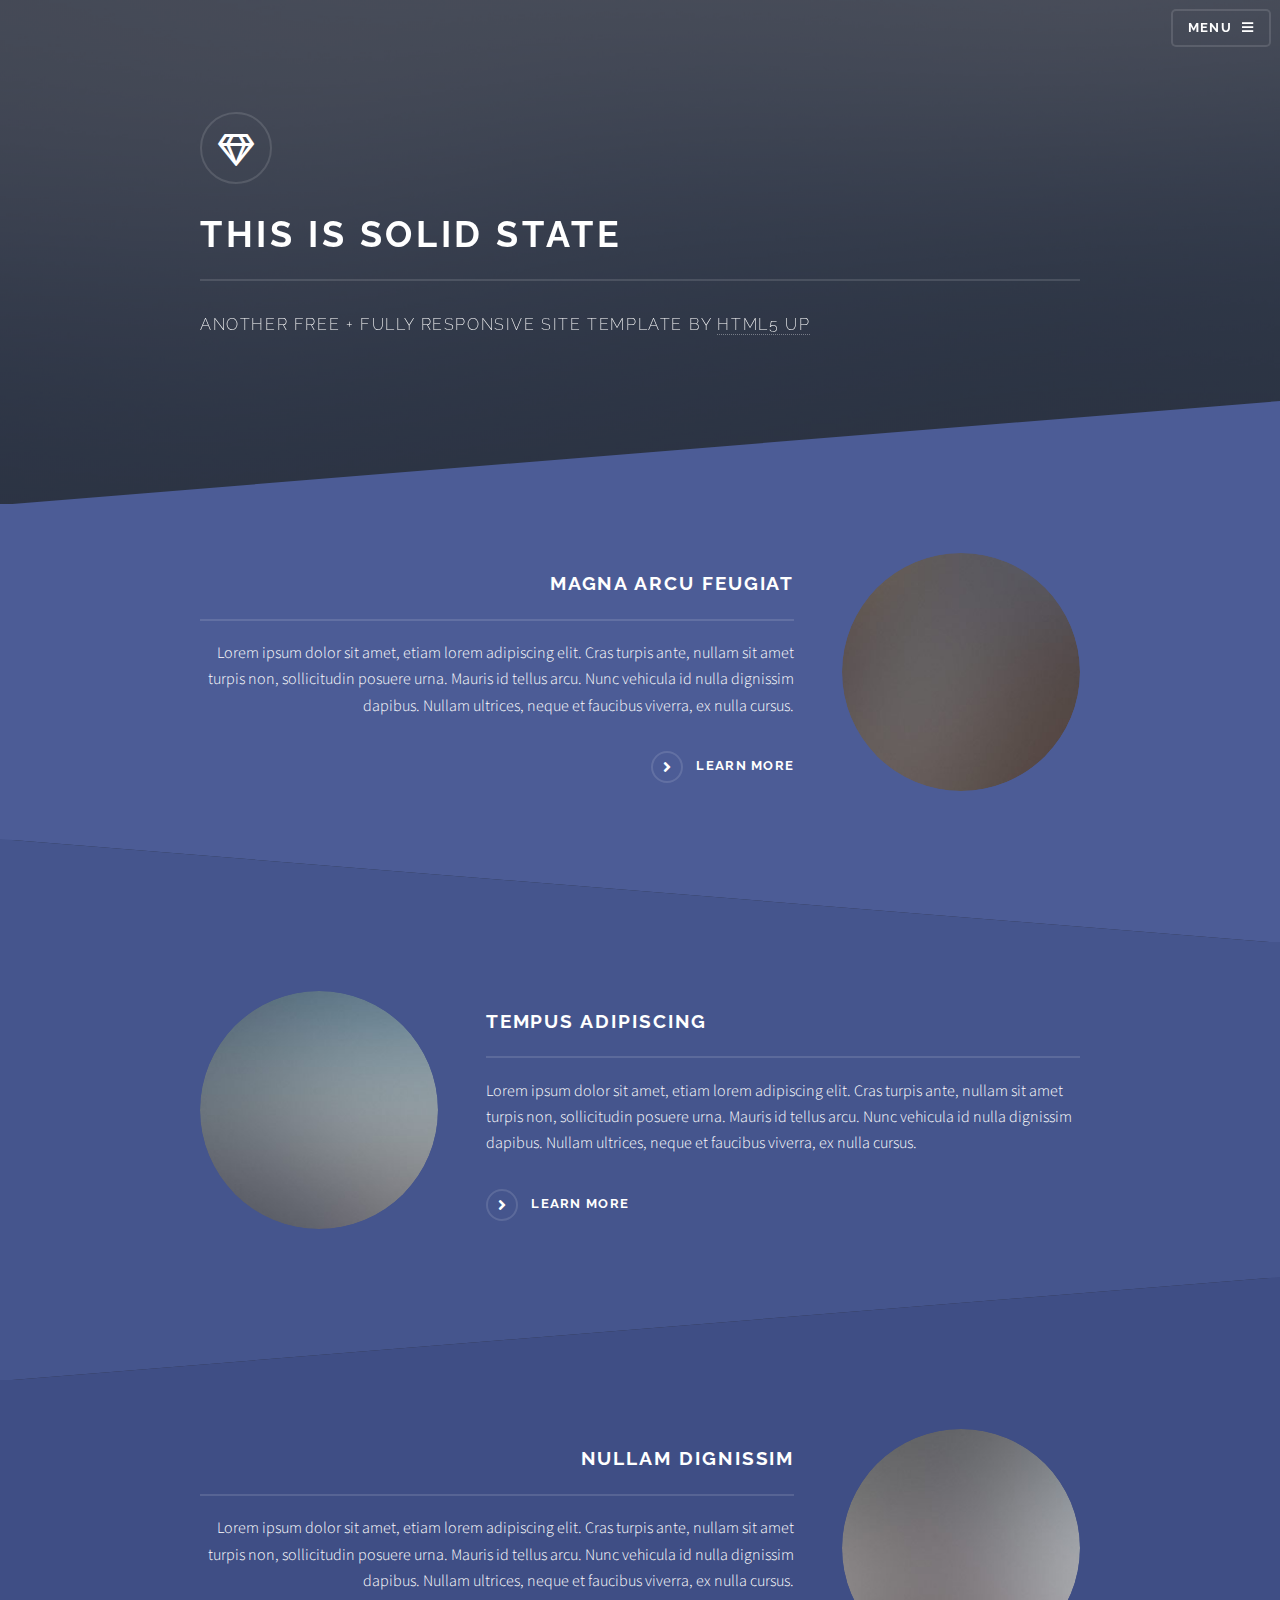
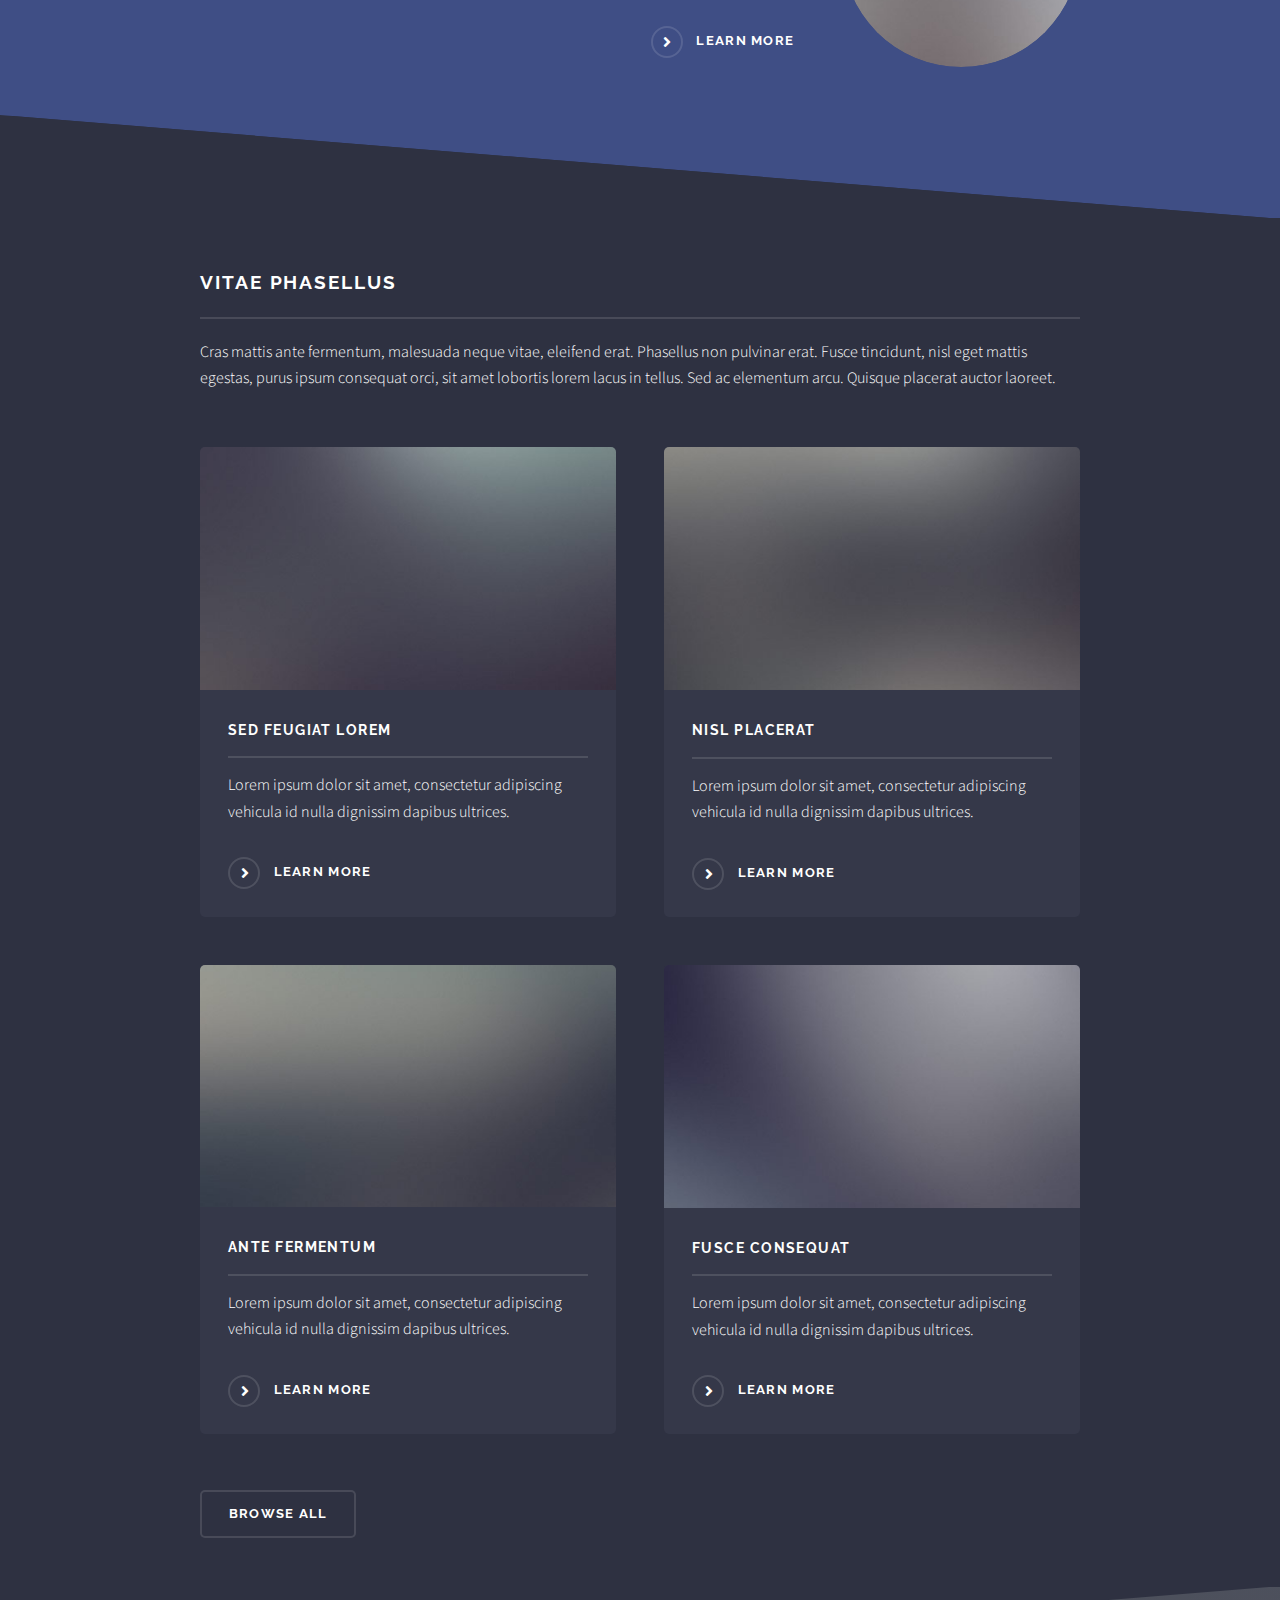
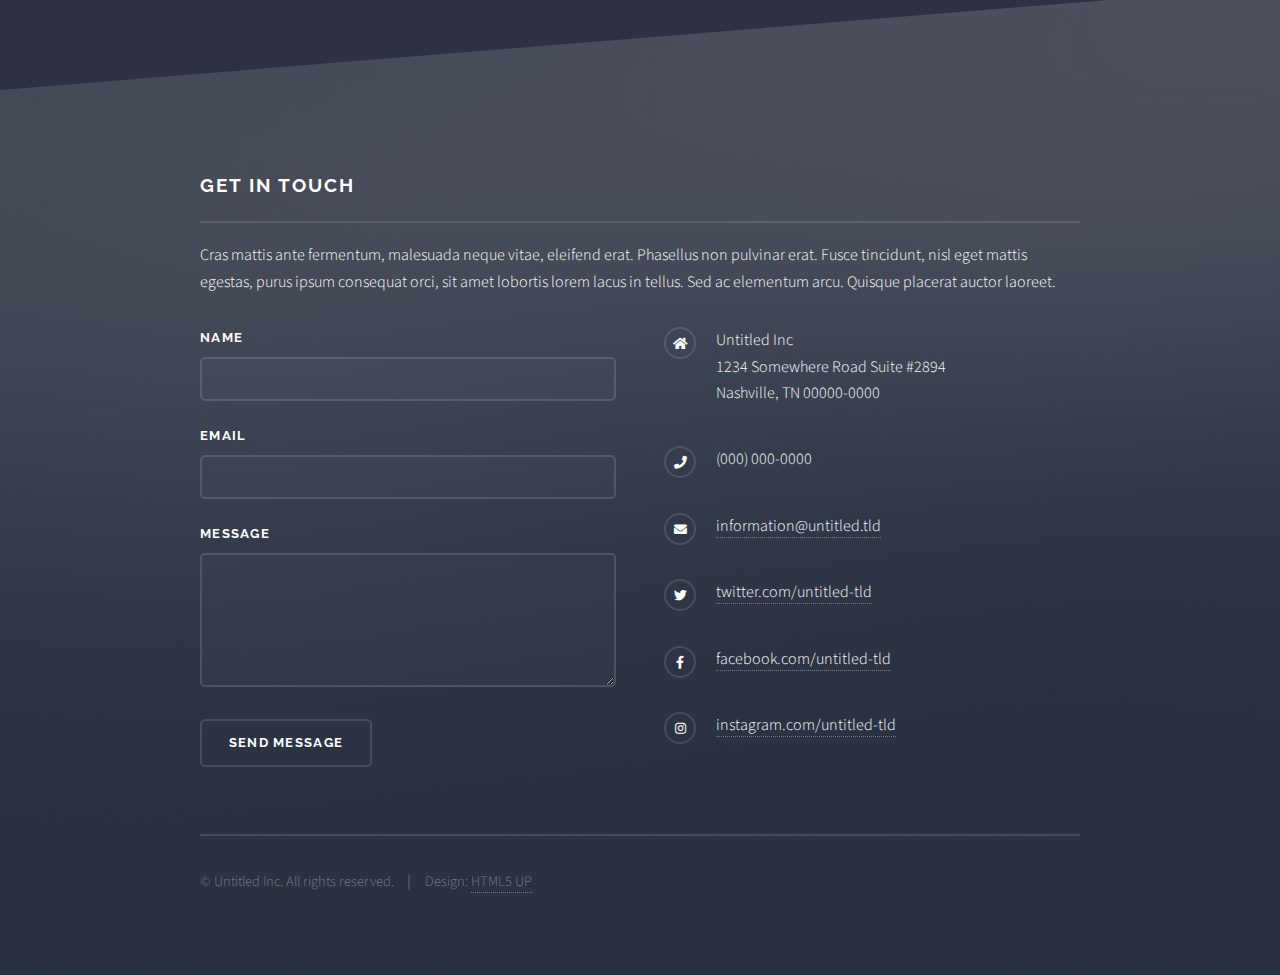
==== index.html @ d1a07ccb "Starter Files for Portfolio" ====
<!DOCTYPE HTML>
<!--
	Solid State by HTML5 UP
	html5up.net | @ajlkn
	Free for personal and commercial use under the CCA 3.0 license (html5up.net/license)
-->
<html>
	<head>
		<title>Solid State by HTML5 UP</title>
		<meta charset="utf-8" />
		<meta name="viewport" content="width=device-width, initial-scale=1, user-scalable=no" />
		<link rel="stylesheet" href="assets/css/main.css" />
		<noscript><link rel="stylesheet" href="assets/css/noscript.css" /></noscript>
	</head>
	<body class="is-preload">

		<!-- Page Wrapper -->
			<div id="page-wrapper">

				<!-- Header -->
					<header id="header" class="alt">
						<h1><a href="index.html">Solid State</a></h1>
						<nav>
							<a href="#menu">Menu</a>
						</nav>
					</header>

				<!-- Menu -->
					<nav id="menu">
						<div class="inner">
							<h2>Menu</h2>
							<ul class="links">
								<li><a href="index.html">Home</a></li>
								<li><a href="generic.html">Generic</a></li>
								<li><a href="elements.html">Elements</a></li>
								<li><a href="#">Log In</a></li>
								<li><a href="#">Sign Up</a></li>
							</ul>
							<a href="#" class="close">Close</a>
						</div>
					</nav>

				<!-- Banner -->
					<section id="banner">
						<div class="inner">
							<div class="logo"><span class="icon fa-gem"></span></div>
							<h2>This is Solid State</h2>
							<p>Another free + fully responsive site template by <a href="http://html5up.net">HTML5 UP</a></p>
						</div>
					</section>

				<!-- Wrapper -->
					<section id="wrapper">

						<!-- One -->
							<section id="one" class="wrapper spotlight style1">
								<div class="inner">
									<a href="#" class="image"><img src="images/pic01.jpg" alt="" /></a>
									<div class="content">
										<h2 class="major">Magna arcu feugiat</h2>
										<p>Lorem ipsum dolor sit amet, etiam lorem adipiscing elit. Cras turpis ante, nullam sit amet turpis non, sollicitudin posuere urna. Mauris id tellus arcu. Nunc vehicula id nulla dignissim dapibus. Nullam ultrices, neque et faucibus viverra, ex nulla cursus.</p>
										<a href="#" class="special">Learn more</a>
									</div>
								</div>
							</section>

						<!-- Two -->
							<section id="two" class="wrapper alt spotlight style2">
								<div class="inner">
									<a href="#" class="image"><img src="images/pic02.jpg" alt="" /></a>
									<div class="content">
										<h2 class="major">Tempus adipiscing</h2>
										<p>Lorem ipsum dolor sit amet, etiam lorem adipiscing elit. Cras turpis ante, nullam sit amet turpis non, sollicitudin posuere urna. Mauris id tellus arcu. Nunc vehicula id nulla dignissim dapibus. Nullam ultrices, neque et faucibus viverra, ex nulla cursus.</p>
										<a href="#" class="special">Learn more</a>
									</div>
								</div>
							</section>

						<!-- Three -->
							<section id="three" class="wrapper spotlight style3">
								<div class="inner">
									<a href="#" class="image"><img src="images/pic03.jpg" alt="" /></a>
									<div class="content">
										<h2 class="major">Nullam dignissim</h2>
										<p>Lorem ipsum dolor sit amet, etiam lorem adipiscing elit. Cras turpis ante, nullam sit amet turpis non, sollicitudin posuere urna. Mauris id tellus arcu. Nunc vehicula id nulla dignissim dapibus. Nullam ultrices, neque et faucibus viverra, ex nulla cursus.</p>
										<a href="#" class="special">Learn more</a>
									</div>
								</div>
							</section>

						<!-- Four -->
							<section id="four" class="wrapper alt style1">
								<div class="inner">
									<h2 class="major">Vitae phasellus</h2>
									<p>Cras mattis ante fermentum, malesuada neque vitae, eleifend erat. Phasellus non pulvinar erat. Fusce tincidunt, nisl eget mattis egestas, purus ipsum consequat orci, sit amet lobortis lorem lacus in tellus. Sed ac elementum arcu. Quisque placerat auctor laoreet.</p>
									<section class="features">
										<article>
											<a href="#" class="image"><img src="images/pic04.jpg" alt="" /></a>
											<h3 class="major">Sed feugiat lorem</h3>
											<p>Lorem ipsum dolor sit amet, consectetur adipiscing vehicula id nulla dignissim dapibus ultrices.</p>
											<a href="#" class="special">Learn more</a>
										</article>
										<article>
											<a href="#" class="image"><img src="images/pic05.jpg" alt="" /></a>
											<h3 class="major">Nisl placerat</h3>
											<p>Lorem ipsum dolor sit amet, consectetur adipiscing vehicula id nulla dignissim dapibus ultrices.</p>
											<a href="#" class="special">Learn more</a>
										</article>
										<article>
											<a href="#" class="image"><img src="images/pic06.jpg" alt="" /></a>
											<h3 class="major">Ante fermentum</h3>
											<p>Lorem ipsum dolor sit amet, consectetur adipiscing vehicula id nulla dignissim dapibus ultrices.</p>
											<a href="#" class="special">Learn more</a>
										</article>
										<article>
											<a href="#" class="image"><img src="images/pic07.jpg" alt="" /></a>
											<h3 class="major">Fusce consequat</h3>
											<p>Lorem ipsum dolor sit amet, consectetur adipiscing vehicula id nulla dignissim dapibus ultrices.</p>
											<a href="#" class="special">Learn more</a>
										</article>
									</section>
									<ul class="actions">
										<li><a href="#" class="button">Browse All</a></li>
									</ul>
								</div>
							</section>

					</section>

				<!-- Footer -->
					<section id="footer">
						<div class="inner">
							<h2 class="major">Get in touch</h2>
							<p>Cras mattis ante fermentum, malesuada neque vitae, eleifend erat. Phasellus non pulvinar erat. Fusce tincidunt, nisl eget mattis egestas, purus ipsum consequat orci, sit amet lobortis lorem lacus in tellus. Sed ac elementum arcu. Quisque placerat auctor laoreet.</p>
							<form method="post" action="#">
								<div class="fields">
									<div class="field">
										<label for="name">Name</label>
										<input type="text" name="name" id="name" />
									</div>
									<div class="field">
										<label for="email">Email</label>
										<input type="email" name="email" id="email" />
									</div>
									<div class="field">
										<label for="message">Message</label>
										<textarea name="message" id="message" rows="4"></textarea>
									</div>
								</div>
								<ul class="actions">
									<li><input type="submit" value="Send Message" /></li>
								</ul>
							</form>
							<ul class="contact">
								<li class="icon solid fa-home">
									Untitled Inc<br />
									1234 Somewhere Road Suite #2894<br />
									Nashville, TN 00000-0000
								</li>
								<li class="icon solid fa-phone">(000) 000-0000</li>
								<li class="icon solid fa-envelope"><a href="#">information@untitled.tld</a></li>
								<li class="icon brands fa-twitter"><a href="#">twitter.com/untitled-tld</a></li>
								<li class="icon brands fa-facebook-f"><a href="#">facebook.com/untitled-tld</a></li>
								<li class="icon brands fa-instagram"><a href="#">instagram.com/untitled-tld</a></li>
							</ul>
							<ul class="copyright">
								<li>&copy; Untitled Inc. All rights reserved.</li><li>Design: <a href="http://html5up.net">HTML5 UP</a></li>
							</ul>
						</div>
					</section>

			</div>

		<!-- Scripts -->
			<script src="assets/js/jquery.min.js"></script>
			<script src="assets/js/jquery.scrollex.min.js"></script>
			<script src="assets/js/browser.min.js"></script>
			<script src="assets/js/breakpoints.min.js"></script>
			<script src="assets/js/util.js"></script>
			<script src="assets/js/main.js"></script>

	</body>
</html>
---- assets/css/main.css ----
@import url(fontawesome-all.min.css);
@import url("https://fonts.googleapis.com/css?family=Raleway:200,700|Source+Sans+Pro:300,600,300italic,600italic");

/*
	Solid State by HTML5 UP
	html5up.net | @ajlkn
	Free for personal and commercial use under the CCA 3.0 license (html5up.net/license)
*/

html, body, div, span, applet, object,
iframe, h1, h2, h3, h4, h5, h6, p, blockquote,
pre, a, abbr, acronym, address, big, cite,
code, del, dfn, em, img, ins, kbd, q, s, samp,
small, strike, strong, sub, sup, tt, var, b,
u, i, center, dl, dt, dd, ol, ul, li, fieldset,
form, label, legend, table, caption, tbody,
tfoot, thead, tr, th, td, article, aside,
canvas, details, embed, figure, figcaption,
footer, header, hgroup, menu, nav, output, ruby,
section, summary, time, mark, audio, video {
	margin: 0;
	padding: 0;
	border: 0;
	font-size: 100%;
	font: inherit;
	vertical-align: baseline;}

article, aside, details, figcaption, figure,
footer, header, hgroup, menu, nav, section {
	display: block;}

body {
	line-height: 1;
}

ol, ul {
	list-style: none;
}

blockquote, q {
	quotes: none;
}

	blockquote:before, blockquote:after, q:before, q:after {
		content: '';
		content: none;
	}

table {
	border-collapse: collapse;
	border-spacing: 0;
}

body {
	-webkit-text-size-adjust: none;
}

mark {
	background-color: transparent;
	color: inherit;
}

input::-moz-focus-inner {
	border: 0;
	padding: 0;
}

input, select, textarea {
	-moz-appearance: none;
	-webkit-appearance: none;
	-ms-appearance: none;
	appearance: none;
}

/* Basic */

	@-ms-viewport {
		width: device-width;
	}

	body {
		-ms-overflow-style: scrollbar;
	}

	@media screen and (max-width: 480px) {

		html, body {
			min-width: 320px;
		}

	}

	html {
		box-sizing: border-box;
	}

	*, *:before, *:after {
		box-sizing: inherit;
	}

	body {
		background-color: #2e3141;
		background-image: linear-gradient(to top, rgba(46, 49, 65, 0.8), rgba(46, 49, 65, 0.8)), url("../../images/bg.jpg");
		background-size: auto, cover;
		background-attachment: fixed, fixed;
		background-position: center, center;
	}

		body.is-preload *, body.is-preload *:before, body.is-preload *:after {
			-moz-animation: none !important;
			-webkit-animation: none !important;
			-ms-animation: none !important;
			animation: none !important;
			-moz-transition: none !important;
			-webkit-transition: none !important;
			-ms-transition: none !important;
			transition: none !important;
		}

/* Type */

	body, input, select, textarea {
		color: #ffffff;
		font-family: "Source Sans Pro", Helvetica, sans-serif;
		font-size: 16.5pt;
		font-weight: 300;
		line-height: 1.65;
	}

		@media screen and (max-width: 1680px) {

			body, input, select, textarea {
				font-size: 13pt;
			}

		}

		@media screen and (max-width: 1280px) {

			body, input, select, textarea {
				font-size: 12pt;
			}

		}

		@media screen and (max-width: 980px) {

			body, input, select, textarea {
				font-size: 12pt;
			}

		}

		@media screen and (max-width: 736px) {

			body, input, select, textarea {
				font-size: 12pt;
			}

		}

		@media screen and (max-width: 480px) {

			body, input, select, textarea {
				font-size: 12pt;
			}

		}

	a {
		-moz-transition: color 0.2s ease-in-out, border-bottom-color 0.2s ease-in-out;
		-webkit-transition: color 0.2s ease-in-out, border-bottom-color 0.2s ease-in-out;
		-ms-transition: color 0.2s ease-in-out, border-bottom-color 0.2s ease-in-out;
		transition: color 0.2s ease-in-out, border-bottom-color 0.2s ease-in-out;
		border-bottom: dotted 1px rgba(255, 255, 255, 0.35);
		color: #ffffff;
		text-decoration: none;
	}

		a:hover {
			border-bottom-color: transparent;
			color: #ffffff !important;
		}

		a.special:not(.button) {
			text-decoration: none;
			border-bottom: 0;
			display: block;
			font-family: Raleway, Helvetica, sans-serif;
			font-size: 0.8em;
			font-weight: 700;
			letter-spacing: 0.1em;
			margin: 0 0 2em 0;
			text-transform: uppercase;
		}

			a.special:not(.button):before {
				-moz-osx-font-smoothing: grayscale;
				-webkit-font-smoothing: antialiased;
				display: inline-block;
				font-style: normal;
				font-variant: normal;
				text-rendering: auto;
				line-height: 1;
				text-transform: none !important;
				font-family: 'Font Awesome 5 Free';
				font-weight: 900;
			}

			a.special:not(.button):before {
				-moz-transition: background-color 0.2s ease-in-out;
				-webkit-transition: background-color 0.2s ease-in-out;
				-ms-transition: background-color 0.2s ease-in-out;
				transition: background-color 0.2s ease-in-out;
				border-radius: 100%;
				border: solid 2px rgba(255, 255, 255, 0.125);
				content: '\f105';
				display: inline-block;
				font-size: 1.25em;
				height: 2em;
				line-height: 1.75em;
				margin-right: 0.85em;
				text-align: center;
				text-indent: 0.15em;
				vertical-align: middle;
				width: 2em;
			}

			a.special:not(.button):hover:before {
				background-color: rgba(255, 255, 255, 0.025);
			}

			a.special:not(.button):active:before {
				background-color: rgba(255, 255, 255, 0.075);
			}

	strong, b {
		color: #ffffff;
		font-weight: 600;
	}

	em, i {
		font-style: italic;
	}

	p {
		margin: 0 0 2em 0;
	}

	h1, h2, h3, h4, h5, h6 {
		color: #ffffff;
		font-family: Raleway, Helvetica, sans-serif;
		font-weight: 700;
		letter-spacing: 0.1em;
		margin: 0 0 1em 0;
		text-transform: uppercase;
	}

		h1 a, h2 a, h3 a, h4 a, h5 a, h6 a {
			color: inherit;
			text-decoration: none;
			border-bottom: 0;
		}

		h1 span, h2 span, h3 span, h4 span, h5 span, h6 span {
			font-weight: 200;
		}

		h1.major, h2.major, h3.major, h4.major, h5.major, h6.major {
			padding-bottom: 1em;
			border-bottom: solid 2px rgba(255, 255, 255, 0.125);
		}

	h2 {
		font-size: 1.2em;
	}

	h3 {
		font-size: 0.9em;
	}

	h4 {
		font-size: 0.7em;
	}

	h5 {
		font-size: 0.7em;
	}

	h6 {
		font-size: 0.7em;
	}

	@media screen and (max-width: 736px) {

		h2 {
			font-size: 1em;
		}

		h3 {
			font-size: 0.8em;
		}

	}

	sub {
		font-size: 0.8em;
		position: relative;
		top: 0.5em;
	}

	sup {
		font-size: 0.8em;
		position: relative;
		top: -0.5em;
	}

	blockquote {
		border-left: solid 4px rgba(255, 255, 255, 0.125);
		font-style: italic;
		margin: 0 0 2em 0;
		padding: 0.5em 0 0.5em 2em;
	}

	code {
		background: rgba(255, 255, 255, 0.025);
		border-radius: 5px;
		border: solid 2px rgba(255, 255, 255, 0.125);
		font-family: "Courier New", monospace;
		font-size: 0.9em;
		margin: 0 0.25em;
		padding: 0.25em 0.65em;
	}

	pre {
		-webkit-overflow-scrolling: touch;
		font-family: "Courier New", monospace;
		font-size: 0.9em;
		margin: 0 0 2em 0;
	}

		pre code {
			display: block;
			line-height: 1.75em;
			padding: 1em 1.5em;
			overflow-x: auto;
		}

	hr {
		border: 0;
		border-bottom: solid 2px rgba(255, 255, 255, 0.125);
		margin: 2.5em 0;
	}

		hr.major {
			margin: 4em 0;
		}

	.align-left {
		text-align: left;
	}

	.align-center {
		text-align: center;
	}

	.align-right {
		text-align: right;
	}

/* Row */

	.row {
		display: flex;
		flex-wrap: wrap;
		box-sizing: border-box;
		align-items: stretch;
	}

		.row > * {
			box-sizing: border-box;
		}

		.row.gtr-uniform > * > :last-child {
			margin-bottom: 0;
		}

		.row.aln-left {
			justify-content: flex-start;
		}

		.row.aln-center {
			justify-content: center;
		}

		.row.aln-right {
			justify-content: flex-end;
		}

		.row.aln-top {
			align-items: flex-start;
		}

		.row.aln-middle {
			align-items: center;
		}

		.row.aln-bottom {
			align-items: flex-end;
		}

		.row > .imp {
			order: -1;
		}

		.row > .col-1 {
			width: 8.33333%;
		}

		.row > .off-1 {
			margin-left: 8.33333%;
		}

		.row > .col-2 {
			width: 16.66667%;
		}

		.row > .off-2 {
			margin-left: 16.66667%;
		}

		.row > .col-3 {
			width: 25%;
		}

		.row > .off-3 {
			margin-left: 25%;
		}

		.row > .col-4 {
			width: 33.33333%;
		}

		.row > .off-4 {
			margin-left: 33.33333%;
		}

		.row > .col-5 {
			width: 41.66667%;
		}

		.row > .off-5 {
			margin-left: 41.66667%;
		}

		.row > .col-6 {
			width: 50%;
		}

		.row > .off-6 {
			margin-left: 50%;
		}

		.row > .col-7 {
			width: 58.33333%;
		}

		.row > .off-7 {
			margin-left: 58.33333%;
		}

		.row > .col-8 {
			width: 66.66667%;
		}

		.row > .off-8 {
			margin-left: 66.66667%;
		}

		.row > .col-9 {
			width: 75%;
		}

		.row > .off-9 {
			margin-left: 75%;
		}

		.row > .col-10 {
			width: 83.33333%;
		}

		.row > .off-10 {
			margin-left: 83.33333%;
		}

		.row > .col-11 {
			width: 91.66667%;
		}

		.row > .off-11 {
			margin-left: 91.66667%;
		}

		.row > .col-12 {
			width: 100%;
		}

		.row > .off-12 {
			margin-left: 100%;
		}

		.row.gtr-0 {
			margin-top: 0;
			margin-left: 0em;
		}

			.row.gtr-0 > * {
				padding: 0 0 0 0em;
			}

			.row.gtr-0.gtr-uniform {
				margin-top: 0em;
			}

				.row.gtr-0.gtr-uniform > * {
					padding-top: 0em;
				}

		.row.gtr-25 {
			margin-top: 0;
			margin-left: -0.4375em;
		}

			.row.gtr-25 > * {
				padding: 0 0 0 0.4375em;
			}

			.row.gtr-25.gtr-uniform {
				margin-top: -0.4375em;
			}

				.row.gtr-25.gtr-uniform > * {
					padding-top: 0.4375em;
				}

		.row.gtr-50 {
			margin-top: 0;
			margin-left: -0.875em;
		}

			.row.gtr-50 > * {
				padding: 0 0 0 0.875em;
			}

			.row.gtr-50.gtr-uniform {
				margin-top: -0.875em;
			}

				.row.gtr-50.gtr-uniform > * {
					padding-top: 0.875em;
				}

		.row {
			margin-top: 0;
			margin-left: -1.75em;
		}

			.row > * {
				padding: 0 0 0 1.75em;
			}

			.row.gtr-uniform {
				margin-top: -1.75em;
			}

				.row.gtr-uniform > * {
					padding-top: 1.75em;
				}

		.row.gtr-150 {
			margin-top: 0;
			margin-left: -2.625em;
		}

			.row.gtr-150 > * {
				padding: 0 0 0 2.625em;
			}

			.row.gtr-150.gtr-uniform {
				margin-top: -2.625em;
			}

				.row.gtr-150.gtr-uniform > * {
					padding-top: 2.625em;
				}

		.row.gtr-200 {
			margin-top: 0;
			margin-left: -3.5em;
		}

			.row.gtr-200 > * {
				padding: 0 0 0 3.5em;
			}

			.row.gtr-200.gtr-uniform {
				margin-top: -3.5em;
			}

				.row.gtr-200.gtr-uniform > * {
					padding-top: 3.5em;
				}

		@media screen and (max-width: 1680px) {

			.row {
				display: flex;
				flex-wrap: wrap;
				box-sizing: border-box;
				align-items: stretch;
			}

				.row > * {
					box-sizing: border-box;
				}

				.row.gtr-uniform > * > :last-child {
					margin-bottom: 0;
				}

				.row.aln-left {
					justify-content: flex-start;
				}

				.row.aln-center {
					justify-content: center;
				}

				.row.aln-right {
					justify-content: flex-end;
				}

				.row.aln-top {
					align-items: flex-start;
				}

				.row.aln-middle {
					align-items: center;
				}

				.row.aln-bottom {
					align-items: flex-end;
				}

				.row > .imp-xlarge {
					order: -1;
				}

				.row > .col-1-xlarge {
					width: 8.33333%;
				}

				.row > .off-1-xlarge {
					margin-left: 8.33333%;
				}

				.row > .col-2-xlarge {
					width: 16.66667%;
				}

				.row > .off-2-xlarge {
					margin-left: 16.66667%;
				}

				.row > .col-3-xlarge {
					width: 25%;
				}

				.row > .off-3-xlarge {
					margin-left: 25%;
				}

				.row > .col-4-xlarge {
					width: 33.33333%;
				}

				.row > .off-4-xlarge {
					margin-left: 33.33333%;
				}

				.row > .col-5-xlarge {
					width: 41.66667%;
				}

				.row > .off-5-xlarge {
					margin-left: 41.66667%;
				}

				.row > .col-6-xlarge {
					width: 50%;
				}

				.row > .off-6-xlarge {
					margin-left: 50%;
				}

				.row > .col-7-xlarge {
					width: 58.33333%;
				}

				.row > .off-7-xlarge {
					margin-left: 58.33333%;
				}

				.row > .col-8-xlarge {
					width: 66.66667%;
				}

				.row > .off-8-xlarge {
					margin-left: 66.66667%;
				}

				.row > .col-9-xlarge {
					width: 75%;
				}

				.row > .off-9-xlarge {
					margin-left: 75%;
				}

				.row > .col-10-xlarge {
					width: 83.33333%;
				}

				.row > .off-10-xlarge {
					margin-left: 83.33333%;
				}

				.row > .col-11-xlarge {
					width: 91.66667%;
				}

				.row > .off-11-xlarge {
					margin-left: 91.66667%;
				}

				.row > .col-12-xlarge {
					width: 100%;
				}

				.row > .off-12-xlarge {
					margin-left: 100%;
				}

				.row.gtr-0 {
					margin-top: 0;
					margin-left: 0em;
				}

					.row.gtr-0 > * {
						padding: 0 0 0 0em;
					}

					.row.gtr-0.gtr-uniform {
						margin-top: 0em;
					}

						.row.gtr-0.gtr-uniform > * {
							padding-top: 0em;
						}

				.row.gtr-25 {
					margin-top: 0;
					margin-left: -0.4375em;
				}

					.row.gtr-25 > * {
						padding: 0 0 0 0.4375em;
					}

					.row.gtr-25.gtr-uniform {
						margin-top: -0.4375em;
					}

						.row.gtr-25.gtr-uniform > * {
							padding-top: 0.4375em;
						}

				.row.gtr-50 {
					margin-top: 0;
					margin-left: -0.875em;
				}

					.row.gtr-50 > * {
						padding: 0 0 0 0.875em;
					}

					.row.gtr-50.gtr-uniform {
						margin-top: -0.875em;
					}

						.row.gtr-50.gtr-uniform > * {
							padding-top: 0.875em;
						}

				.row {
					margin-top: 0;
					margin-left: -1.75em;
				}

					.row > * {
						padding: 0 0 0 1.75em;
					}

					.row.gtr-uniform {
						margin-top: -1.75em;
					}

						.row.gtr-uniform > * {
							padding-top: 1.75em;
						}

				.row.gtr-150 {
					margin-top: 0;
					margin-left: -2.625em;
				}

					.row.gtr-150 > * {
						padding: 0 0 0 2.625em;
					}

					.row.gtr-150.gtr-uniform {
						margin-top: -2.625em;
					}

						.row.gtr-150.gtr-uniform > * {
							padding-top: 2.625em;
						}

				.row.gtr-200 {
					margin-top: 0;
					margin-left: -3.5em;
				}

					.row.gtr-200 > * {
						padding: 0 0 0 3.5em;
					}

					.row.gtr-200.gtr-uniform {
						margin-top: -3.5em;
					}

						.row.gtr-200.gtr-uniform > * {
							padding-top: 3.5em;
						}

		}

		@media screen and (max-width: 1280px) {

			.row {
				display: flex;
				flex-wrap: wrap;
				box-sizing: border-box;
				align-items: stretch;
			}

				.row > * {
					box-sizing: border-box;
				}

				.row.gtr-uniform > * > :last-child {
					margin-bottom: 0;
				}

				.row.aln-left {
					justify-content: flex-start;
				}

				.row.aln-center {
					justify-content: center;
				}

				.row.aln-right {
					justify-content: flex-end;
				}

				.row.aln-top {
					align-items: flex-start;
				}

				.row.aln-middle {
					align-items: center;
				}

				.row.aln-bottom {
					align-items: flex-end;
				}

				.row > .imp-large {
					order: -1;
				}

				.row > .col-1-large {
					width: 8.33333%;
				}

				.row > .off-1-large {
					margin-left: 8.33333%;
				}

				.row > .col-2-large {
					width: 16.66667%;
				}

				.row > .off-2-large {
					margin-left: 16.66667%;
				}

				.row > .col-3-large {
					width: 25%;
				}

				.row > .off-3-large {
					margin-left: 25%;
				}

				.row > .col-4-large {
					width: 33.33333%;
				}

				.row > .off-4-large {
					margin-left: 33.33333%;
				}

				.row > .col-5-large {
					width: 41.66667%;
				}

				.row > .off-5-large {
					margin-left: 41.66667%;
				}

				.row > .col-6-large {
					width: 50%;
				}

				.row > .off-6-large {
					margin-left: 50%;
				}

				.row > .col-7-large {
					width: 58.33333%;
				}

				.row > .off-7-large {
					margin-left: 58.33333%;
				}

				.row > .col-8-large {
					width: 66.66667%;
				}

				.row > .off-8-large {
					margin-left: 66.66667%;
				}

				.row > .col-9-large {
					width: 75%;
				}

				.row > .off-9-large {
					margin-left: 75%;
				}

				.row > .col-10-large {
					width: 83.33333%;
				}

				.row > .off-10-large {
					margin-left: 83.33333%;
				}

				.row > .col-11-large {
					width: 91.66667%;
				}

				.row > .off-11-large {
					margin-left: 91.66667%;
				}

				.row > .col-12-large {
					width: 100%;
				}

				.row > .off-12-large {
					margin-left: 100%;
				}

				.row.gtr-0 {
					margin-top: 0;
					margin-left: 0em;
				}

					.row.gtr-0 > * {
						padding: 0 0 0 0em;
					}

					.row.gtr-0.gtr-uniform {
						margin-top: 0em;
					}

						.row.gtr-0.gtr-uniform > * {
							padding-top: 0em;
						}

				.row.gtr-25 {
					margin-top: 0;
					margin-left: -0.4375em;
				}

					.row.gtr-25 > * {
						padding: 0 0 0 0.4375em;
					}

					.row.gtr-25.gtr-uniform {
						margin-top: -0.4375em;
					}

						.row.gtr-25.gtr-uniform > * {
							padding-top: 0.4375em;
						}

				.row.gtr-50 {
					margin-top: 0;
					margin-left: -0.875em;
				}

					.row.gtr-50 > * {
						padding: 0 0 0 0.875em;
					}

					.row.gtr-50.gtr-uniform {
						margin-top: -0.875em;
					}

						.row.gtr-50.gtr-uniform > * {
							padding-top: 0.875em;
						}

				.row {
					margin-top: 0;
					margin-left: -1.75em;
				}

					.row > * {
						padding: 0 0 0 1.75em;
					}

					.row.gtr-uniform {
						margin-top: -1.75em;
					}

						.row.gtr-uniform > * {
							padding-top: 1.75em;
						}

				.row.gtr-150 {
					margin-top: 0;
					margin-left: -2.625em;
				}

					.row.gtr-150 > * {
						padding: 0 0 0 2.625em;
					}

					.row.gtr-150.gtr-uniform {
						margin-top: -2.625em;
					}

						.row.gtr-150.gtr-uniform > * {
							padding-top: 2.625em;
						}

				.row.gtr-200 {
					margin-top: 0;
					margin-left: -3.5em;
				}

					.row.gtr-200 > * {
						padding: 0 0 0 3.5em;
					}

					.row.gtr-200.gtr-uniform {
						margin-top: -3.5em;
					}

						.row.gtr-200.gtr-uniform > * {
							padding-top: 3.5em;
						}

		}

		@media screen and (max-width: 980px) {

			.row {
				display: flex;
				flex-wrap: wrap;
				box-sizing: border-box;
				align-items: stretch;
			}

				.row > * {
					box-sizing: border-box;
				}

				.row.gtr-uniform > * > :last-child {
					margin-bottom: 0;
				}

				.row.aln-left {
					justify-content: flex-start;
				}

				.row.aln-center {
					justify-content: center;
				}

				.row.aln-right {
					justify-content: flex-end;
				}

				.row.aln-top {
					align-items: flex-start;
				}

				.row.aln-middle {
					align-items: center;
				}

				.row.aln-bottom {
					align-items: flex-end;
				}

				.row > .imp-medium {
					order: -1;
				}

				.row > .col-1-medium {
					width: 8.33333%;
				}

				.row > .off-1-medium {
					margin-left: 8.33333%;
				}

				.row > .col-2-medium {
					width: 16.66667%;
				}

				.row > .off-2-medium {
					margin-left: 16.66667%;
				}

				.row > .col-3-medium {
					width: 25%;
				}

				.row > .off-3-medium {
					margin-left: 25%;
				}

				.row > .col-4-medium {
					width: 33.33333%;
				}

				.row > .off-4-medium {
					margin-left: 33.33333%;
				}

				.row > .col-5-medium {
					width: 41.66667%;
				}

				.row > .off-5-medium {
					margin-left: 41.66667%;
				}

				.row > .col-6-medium {
					width: 50%;
				}

				.row > .off-6-medium {
					margin-left: 50%;
				}

				.row > .col-7-medium {
					width: 58.33333%;
				}

				.row > .off-7-medium {
					margin-left: 58.33333%;
				}

				.row > .col-8-medium {
					width: 66.66667%;
				}

				.row > .off-8-medium {
					margin-left: 66.66667%;
				}

				.row > .col-9-medium {
					width: 75%;
				}

				.row > .off-9-medium {
					margin-left: 75%;
				}

				.row > .col-10-medium {
					width: 83.33333%;
				}

				.row > .off-10-medium {
					margin-left: 83.33333%;
				}

				.row > .col-11-medium {
					width: 91.66667%;
				}

				.row > .off-11-medium {
					margin-left: 91.66667%;
				}

				.row > .col-12-medium {
					width: 100%;
				}

				.row > .off-12-medium {
					margin-left: 100%;
				}

				.row.gtr-0 {
					margin-top: 0;
					margin-left: 0em;
				}

					.row.gtr-0 > * {
						padding: 0 0 0 0em;
					}

					.row.gtr-0.gtr-uniform {
						margin-top: 0em;
					}

						.row.gtr-0.gtr-uniform > * {
							padding-top: 0em;
						}

				.row.gtr-25 {
					margin-top: 0;
					margin-left: -0.4375em;
				}

					.row.gtr-25 > * {
						padding: 0 0 0 0.4375em;
					}

					.row.gtr-25.gtr-uniform {
						margin-top: -0.4375em;
					}

						.row.gtr-25.gtr-uniform > * {
							padding-top: 0.4375em;
						}

				.row.gtr-50 {
					margin-top: 0;
					margin-left: -0.875em;
				}

					.row.gtr-50 > * {
						padding: 0 0 0 0.875em;
					}

					.row.gtr-50.gtr-uniform {
						margin-top: -0.875em;
					}

						.row.gtr-50.gtr-uniform > * {
							padding-top: 0.875em;
						}

				.row {
					margin-top: 0;
					margin-left: -1.75em;
				}

					.row > * {
						padding: 0 0 0 1.75em;
					}

					.row.gtr-uniform {
						margin-top: -1.75em;
					}

						.row.gtr-uniform > * {
							padding-top: 1.75em;
						}

				.row.gtr-150 {
					margin-top: 0;
					margin-left: -2.625em;
				}

					.row.gtr-150 > * {
						padding: 0 0 0 2.625em;
					}

					.row.gtr-150.gtr-uniform {
						margin-top: -2.625em;
					}

						.row.gtr-150.gtr-uniform > * {
							padding-top: 2.625em;
						}

				.row.gtr-200 {
					margin-top: 0;
					margin-left: -3.5em;
				}

					.row.gtr-200 > * {
						padding: 0 0 0 3.5em;
					}

					.row.gtr-200.gtr-uniform {
						margin-top: -3.5em;
					}

						.row.gtr-200.gtr-uniform > * {
							padding-top: 3.5em;
						}

		}

		@media screen and (max-width: 736px) {

			.row {
				display: flex;
				flex-wrap: wrap;
				box-sizing: border-box;
				align-items: stretch;
			}

				.row > * {
					box-sizing: border-box;
				}

				.row.gtr-uniform > * > :last-child {
					margin-bottom: 0;
				}

				.row.aln-left {
					justify-content: flex-start;
				}

				.row.aln-center {
					justify-content: center;
				}

				.row.aln-right {
					justify-content: flex-end;
				}

				.row.aln-top {
					align-items: flex-start;
				}

				.row.aln-middle {
					align-items: center;
				}

				.row.aln-bottom {
					align-items: flex-end;
				}

				.row > .imp-small {
					order: -1;
				}

				.row > .col-1-small {
					width: 8.33333%;
				}

				.row > .off-1-small {
					margin-left: 8.33333%;
				}

				.row > .col-2-small {
					width: 16.66667%;
				}

				.row > .off-2-small {
					margin-left: 16.66667%;
				}

				.row > .col-3-small {
					width: 25%;
				}

				.row > .off-3-small {
					margin-left: 25%;
				}

				.row > .col-4-small {
					width: 33.33333%;
				}

				.row > .off-4-small {
					margin-left: 33.33333%;
				}

				.row > .col-5-small {
					width: 41.66667%;
				}

				.row > .off-5-small {
					margin-left: 41.66667%;
				}

				.row > .col-6-small {
					width: 50%;
				}

				.row > .off-6-small {
					margin-left: 50%;
				}

				.row > .col-7-small {
					width: 58.33333%;
				}

				.row > .off-7-small {
					margin-left: 58.33333%;
				}

				.row > .col-8-small {
					width: 66.66667%;
				}

				.row > .off-8-small {
					margin-left: 66.66667%;
				}

				.row > .col-9-small {
					width: 75%;
				}

				.row > .off-9-small {
					margin-left: 75%;
				}

				.row > .col-10-small {
					width: 83.33333%;
				}

				.row > .off-10-small {
					margin-left: 83.33333%;
				}

				.row > .col-11-small {
					width: 91.66667%;
				}

				.row > .off-11-small {
					margin-left: 91.66667%;
				}

				.row > .col-12-small {
					width: 100%;
				}

				.row > .off-12-small {
					margin-left: 100%;
				}

				.row.gtr-0 {
					margin-top: 0;
					margin-left: 0em;
				}

					.row.gtr-0 > * {
						padding: 0 0 0 0em;
					}

					.row.gtr-0.gtr-uniform {
						margin-top: 0em;
					}

						.row.gtr-0.gtr-uniform > * {
							padding-top: 0em;
						}

				.row.gtr-25 {
					margin-top: 0;
					margin-left: -0.3125em;
				}

					.row.gtr-25 > * {
						padding: 0 0 0 0.3125em;
					}

					.row.gtr-25.gtr-uniform {
						margin-top: -0.3125em;
					}

						.row.gtr-25.gtr-uniform > * {
							padding-top: 0.3125em;
						}

				.row.gtr-50 {
					margin-top: 0;
					margin-left: -0.625em;
				}

					.row.gtr-50 > * {
						padding: 0 0 0 0.625em;
					}

					.row.gtr-50.gtr-uniform {
						margin-top: -0.625em;
					}

						.row.gtr-50.gtr-uniform > * {
							padding-top: 0.625em;
						}

				.row {
					margin-top: 0;
					margin-left: -1.25em;
				}

					.row > * {
						padding: 0 0 0 1.25em;
					}

					.row.gtr-uniform {
						margin-top: -1.25em;
					}

						.row.gtr-uniform > * {
							padding-top: 1.25em;
						}

				.row.gtr-150 {
					margin-top: 0;
					margin-left: -1.875em;
				}

					.row.gtr-150 > * {
						padding: 0 0 0 1.875em;
					}

					.row.gtr-150.gtr-uniform {
						margin-top: -1.875em;
					}

						.row.gtr-150.gtr-uniform > * {
							padding-top: 1.875em;
						}

				.row.gtr-200 {
					margin-top: 0;
					margin-left: -2.5em;
				}

					.row.gtr-200 > * {
						padding: 0 0 0 2.5em;
					}

					.row.gtr-200.gtr-uniform {
						margin-top: -2.5em;
					}

						.row.gtr-200.gtr-uniform > * {
							padding-top: 2.5em;
						}

		}

		@media screen and (max-width: 480px) {

			.row {
				display: flex;
				flex-wrap: wrap;
				box-sizing: border-box;
				align-items: stretch;
			}

				.row > * {
					box-sizing: border-box;
				}

				.row.gtr-uniform > * > :last-child {
					margin-bottom: 0;
				}

				.row.aln-left {
					justify-content: flex-start;
				}

				.row.aln-center {
					justify-content: center;
				}

				.row.aln-right {
					justify-content: flex-end;
				}

				.row.aln-top {
					align-items: flex-start;
				}

				.row.aln-middle {
					align-items: center;
				}

				.row.aln-bottom {
					align-items: flex-end;
				}

				.row > .imp-xsmall {
					order: -1;
				}

				.row > .col-1-xsmall {
					width: 8.33333%;
				}

				.row > .off-1-xsmall {
					margin-left: 8.33333%;
				}

				.row > .col-2-xsmall {
					width: 16.66667%;
				}

				.row > .off-2-xsmall {
					margin-left: 16.66667%;
				}

				.row > .col-3-xsmall {
					width: 25%;
				}

				.row > .off-3-xsmall {
					margin-left: 25%;
				}

				.row > .col-4-xsmall {
					width: 33.33333%;
				}

				.row > .off-4-xsmall {
					margin-left: 33.33333%;
				}

				.row > .col-5-xsmall {
					width: 41.66667%;
				}

				.row > .off-5-xsmall {
					margin-left: 41.66667%;
				}

				.row > .col-6-xsmall {
					width: 50%;
				}

				.row > .off-6-xsmall {
					margin-left: 50%;
				}

				.row > .col-7-xsmall {
					width: 58.33333%;
				}

				.row > .off-7-xsmall {
					margin-left: 58.33333%;
				}

				.row > .col-8-xsmall {
					width: 66.66667%;
				}

				.row > .off-8-xsmall {
					margin-left: 66.66667%;
				}

				.row > .col-9-xsmall {
					width: 75%;
				}

				.row > .off-9-xsmall {
					margin-left: 75%;
				}

				.row > .col-10-xsmall {
					width: 83.33333%;
				}

				.row > .off-10-xsmall {
					margin-left: 83.33333%;
				}

				.row > .col-11-xsmall {
					width: 91.66667%;
				}

				.row > .off-11-xsmall {
					margin-left: 91.66667%;
				}

				.row > .col-12-xsmall {
					width: 100%;
				}

				.row > .off-12-xsmall {
					margin-left: 100%;
				}

				.row.gtr-0 {
					margin-top: 0;
					margin-left: 0em;
				}

					.row.gtr-0 > * {
						padding: 0 0 0 0em;
					}

					.row.gtr-0.gtr-uniform {
						margin-top: 0em;
					}

						.row.gtr-0.gtr-uniform > * {
							padding-top: 0em;
						}

				.row.gtr-25 {
					margin-top: 0;
					margin-left: -0.3125em;
				}

					.row.gtr-25 > * {
						padding: 0 0 0 0.3125em;
					}

					.row.gtr-25.gtr-uniform {
						margin-top: -0.3125em;
					}

						.row.gtr-25.gtr-uniform > * {
							padding-top: 0.3125em;
						}

				.row.gtr-50 {
					margin-top: 0;
					margin-left: -0.625em;
				}

					.row.gtr-50 > * {
						padding: 0 0 0 0.625em;
					}

					.row.gtr-50.gtr-uniform {
						margin-top: -0.625em;
					}

						.row.gtr-50.gtr-uniform > * {
							padding-top: 0.625em;
						}

				.row {
					margin-top: 0;
					margin-left: -1.25em;
				}

					.row > * {
						padding: 0 0 0 1.25em;
					}

					.row.gtr-uniform {
						margin-top: -1.25em;
					}

						.row.gtr-uniform > * {
							padding-top: 1.25em;
						}

				.row.gtr-150 {
					margin-top: 0;
					margin-left: -1.875em;
				}

					.row.gtr-150 > * {
						padding: 0 0 0 1.875em;
					}

					.row.gtr-150.gtr-uniform {
						margin-top: -1.875em;
					}

						.row.gtr-150.gtr-uniform > * {
							padding-top: 1.875em;
						}

				.row.gtr-200 {
					margin-top: 0;
					margin-left: -2.5em;
				}

					.row.gtr-200 > * {
						padding: 0 0 0 2.5em;
					}

					.row.gtr-200.gtr-uniform {
						margin-top: -2.5em;
					}

						.row.gtr-200.gtr-uniform > * {
							padding-top: 2.5em;
						}

		}

		@media screen and (max-width: 360px) {

			.row {
				display: flex;
				flex-wrap: wrap;
				box-sizing: border-box;
				align-items: stretch;
			}

				.row > * {
					box-sizing: border-box;
				}

				.row.gtr-uniform > * > :last-child {
					margin-bottom: 0;
				}

				.row.aln-left {
					justify-content: flex-start;
				}

				.row.aln-center {
					justify-content: center;
				}

				.row.aln-right {
					justify-content: flex-end;
				}

				.row.aln-top {
					align-items: flex-start;
				}

				.row.aln-middle {
					align-items: center;
				}

				.row.aln-bottom {
					align-items: flex-end;
				}

				.row > .imp-xxsmall {
					order: -1;
				}

				.row > .col-1-xxsmall {
					width: 8.33333%;
				}

				.row > .off-1-xxsmall {
					margin-left: 8.33333%;
				}

				.row > .col-2-xxsmall {
					width: 16.66667%;
				}

				.row > .off-2-xxsmall {
					margin-left: 16.66667%;
				}

				.row > .col-3-xxsmall {
					width: 25%;
				}

				.row > .off-3-xxsmall {
					margin-left: 25%;
				}

				.row > .col-4-xxsmall {
					width: 33.33333%;
				}

				.row > .off-4-xxsmall {
					margin-left: 33.33333%;
				}

				.row > .col-5-xxsmall {
					width: 41.66667%;
				}

				.row > .off-5-xxsmall {
					margin-left: 41.66667%;
				}

				.row > .col-6-xxsmall {
					width: 50%;
				}

				.row > .off-6-xxsmall {
					margin-left: 50%;
				}

				.row > .col-7-xxsmall {
					width: 58.33333%;
				}

				.row > .off-7-xxsmall {
					margin-left: 58.33333%;
				}

				.row > .col-8-xxsmall {
					width: 66.66667%;
				}

				.row > .off-8-xxsmall {
					margin-left: 66.66667%;
				}

				.row > .col-9-xxsmall {
					width: 75%;
				}

				.row > .off-9-xxsmall {
					margin-left: 75%;
				}

				.row > .col-10-xxsmall {
					width: 83.33333%;
				}

				.row > .off-10-xxsmall {
					margin-left: 83.33333%;
				}

				.row > .col-11-xxsmall {
					width: 91.66667%;
				}

				.row > .off-11-xxsmall {
					margin-left: 91.66667%;
				}

				.row > .col-12-xxsmall {
					width: 100%;
				}

				.row > .off-12-xxsmall {
					margin-left: 100%;
				}

				.row.gtr-0 {
					margin-top: 0;
					margin-left: 0em;
				}

					.row.gtr-0 > * {
						padding: 0 0 0 0em;
					}

					.row.gtr-0.gtr-uniform {
						margin-top: 0em;
					}

						.row.gtr-0.gtr-uniform > * {
							padding-top: 0em;
						}

				.row.gtr-25 {
					margin-top: 0;
					margin-left: -0.3125em;
				}

					.row.gtr-25 > * {
						padding: 0 0 0 0.3125em;
					}

					.row.gtr-25.gtr-uniform {
						margin-top: -0.3125em;
					}

						.row.gtr-25.gtr-uniform > * {
							padding-top: 0.3125em;
						}

				.row.gtr-50 {
					margin-top: 0;
					margin-left: -0.625em;
				}

					.row.gtr-50 > * {
						padding: 0 0 0 0.625em;
					}

					.row.gtr-50.gtr-uniform {
						margin-top: -0.625em;
					}

						.row.gtr-50.gtr-uniform > * {
							padding-top: 0.625em;
						}

				.row {
					margin-top: 0;
					margin-left: -1.25em;
				}

					.row > * {
						padding: 0 0 0 1.25em;
					}

					.row.gtr-uniform {
						margin-top: -1.25em;
					}

						.row.gtr-uniform > * {
							padding-top: 1.25em;
						}

				.row.gtr-150 {
					margin-top: 0;
					margin-left: -1.875em;
				}

					.row.gtr-150 > * {
						padding: 0 0 0 1.875em;
					}

					.row.gtr-150.gtr-uniform {
						margin-top: -1.875em;
					}

						.row.gtr-150.gtr-uniform > * {
							padding-top: 1.875em;
						}

				.row.gtr-200 {
					margin-top: 0;
					margin-left: -2.5em;
				}

					.row.gtr-200 > * {
						padding: 0 0 0 2.5em;
					}

					.row.gtr-200.gtr-uniform {
						margin-top: -2.5em;
					}

						.row.gtr-200.gtr-uniform > * {
							padding-top: 2.5em;
						}

		}

/* Section/Article */

	section.special, article.special {
		text-align: center;
	}

/* Form */

	form {
		margin: 0 0 2em 0;
	}

		form > :last-child {
			margin-bottom: 0;
		}

		form > .fields {
			display: -moz-flex;
			display: -webkit-flex;
			display: -ms-flex;
			display: flex;
			-moz-flex-wrap: wrap;
			-webkit-flex-wrap: wrap;
			-ms-flex-wrap: wrap;
			flex-wrap: wrap;
			width: calc(100% + 3em);
			margin: -1.5em 0 2em -1.5em;
		}

			form > .fields > .field {
				-moz-flex-grow: 0;
				-webkit-flex-grow: 0;
				-ms-flex-grow: 0;
				flex-grow: 0;
				-moz-flex-shrink: 0;
				-webkit-flex-shrink: 0;
				-ms-flex-shrink: 0;
				flex-shrink: 0;
				padding: 1.5em 0 0 1.5em;
				width: calc(100% - 1.5em);
			}

				form > .fields > .field.half {
					width: calc(50% - 0.75em);
				}

				form > .fields > .field.third {
					width: calc(100%/3 - 0.5em);
				}

				form > .fields > .field.quarter {
					width: calc(25% - 0.375em);
				}

		@media screen and (max-width: 480px) {

			form > .fields {
				width: calc(100% + 3em);
				margin: -1.5em 0 2em -1.5em;
			}

				form > .fields > .field {
					padding: 1.5em 0 0 1.5em;
					width: calc(100% - 1.5em);
				}

					form > .fields > .field.half {
						width: calc(100% - 1.5em);
					}

					form > .fields > .field.third {
						width: calc(100% - 1.5em);
					}

					form > .fields > .field.quarter {
						width: calc(100% - 1.5em);
					}

		}

	label {
		color: #ffffff;
		display: block;
		font-family: Raleway, Helvetica, sans-serif;
		font-size: 0.8em;
		font-weight: 700;
		letter-spacing: 0.1em;
		margin: 0 0 0.7em 0;
		text-transform: uppercase;
	}

	input[type="text"],
	input[type="password"],
	input[type="email"],
	input[type="tel"],
	select,
	textarea {
		-moz-appearance: none;
		-webkit-appearance: none;
		-ms-appearance: none;
		appearance: none;
		background: rgba(255, 255, 255, 0.025);
		border-radius: 5px;
		border: none;
		border: solid 2px rgba(255, 255, 255, 0.125);
		color: inherit;
		display: block;
		outline: 0;
		padding: 0 1em;
		text-decoration: none;
		width: 100%;
	}

		input[type="text"]:invalid,
		input[type="password"]:invalid,
		input[type="email"]:invalid,
		input[type="tel"]:invalid,
		select:invalid,
		textarea:invalid {
			box-shadow: none;
		}

		input[type="text"]:focus,
		input[type="password"]:focus,
		input[type="email"]:focus,
		input[type="tel"]:focus,
		select:focus,
		textarea:focus {
			border-color: #5b6ba6;
		}

	select {
		background-image: url("data:image/svg+xml;charset=utf8,%3Csvg xmlns='http://www.w3.org/2000/svg' width='40' height='40' preserveAspectRatio='none' viewBox='0 0 40 40'%3E%3Cpath d='M9.4,12.3l10.4,10.4l10.4-10.4c0.2-0.2,0.5-0.4,0.9-0.4c0.3,0,0.6,0.1,0.9,0.4l3.3,3.3c0.2,0.2,0.4,0.5,0.4,0.9 c0,0.4-0.1,0.6-0.4,0.9L20.7,31.9c-0.2,0.2-0.5,0.4-0.9,0.4c-0.3,0-0.6-0.1-0.9-0.4L4.3,17.3c-0.2-0.2-0.4-0.5-0.4-0.9 c0-0.4,0.1-0.6,0.4-0.9l3.3-3.3c0.2-0.2,0.5-0.4,0.9-0.4S9.1,12.1,9.4,12.3z' fill='rgba(255, 255, 255, 0.125)' /%3E%3C/svg%3E");
		background-size: 1.25rem;
		background-repeat: no-repeat;
		background-position: calc(100% - 1rem) center;
		height: 2.75em;
		padding-right: 2.75em;
		text-overflow: ellipsis;
	}

		select option {
			color: #ffffff;
			background: #2e3141;
		}

		select:focus::-ms-value {
			background-color: transparent;
		}

		select::-ms-expand {
			display: none;
		}

	input[type="text"],
	input[type="password"],
	input[type="email"],
	select {
		height: 2.75em;
	}

	textarea {
		padding: 0.75em 1em;
	}

	input[type="checkbox"],
	input[type="radio"] {
		-moz-appearance: none;
		-webkit-appearance: none;
		-ms-appearance: none;
		appearance: none;
		display: block;
		float: left;
		margin-right: -2em;
		opacity: 0;
		width: 1em;
		z-index: -1;
	}

		input[type="checkbox"] + label,
		input[type="radio"] + label {
			text-decoration: none;
			color: #ffffff;
			cursor: pointer;
			display: inline-block;
			font-size: 1em;
			font-family: "Source Sans Pro", Helvetica, sans-serif;
			text-transform: none;
			letter-spacing: 0;
			font-weight: 300;
			padding-left: 2.4em;
			padding-right: 0.75em;
			position: relative;
		}

			input[type="checkbox"] + label:before,
			input[type="radio"] + label:before {
				-moz-osx-font-smoothing: grayscale;
				-webkit-font-smoothing: antialiased;
				display: inline-block;
				font-style: normal;
				font-variant: normal;
				text-rendering: auto;
				line-height: 1;
				text-transform: none !important;
				font-family: 'Font Awesome 5 Free';
				font-weight: 900;
			}

			input[type="checkbox"] + label:before,
			input[type="radio"] + label:before {
				background: rgba(255, 255, 255, 0.025);
				border-radius: 5px;
				border: solid 2px rgba(255, 255, 255, 0.125);
				content: '';
				display: inline-block;
				font-size: 0.8em;
				height: 2.0625em;
				left: 0;
				line-height: 2.0625em;
				position: absolute;
				text-align: center;
				top: 0;
				width: 2.0625em;
			}

		input[type="checkbox"]:checked + label:before,
		input[type="radio"]:checked + label:before {
			background: #ffffff;
			border-color: #ffffff;
			content: '\f00c';
			color: #2e3141;
		}

		input[type="checkbox"]:focus + label:before,
		input[type="radio"]:focus + label:before {
			border-color: #4c5c96;
		}

	input[type="checkbox"] + label:before {
		border-radius: 5px;
	}

	input[type="radio"] + label:before {
		border-radius: 100%;
	}

	::-webkit-input-placeholder {
		color: rgba(255, 255, 255, 0.35) !important;
		opacity: 1.0;
	}

	:-moz-placeholder {
		color: rgba(255, 255, 255, 0.35) !important;
		opacity: 1.0;
	}

	::-moz-placeholder {
		color: rgba(255, 255, 255, 0.35) !important;
		opacity: 1.0;
	}

	:-ms-input-placeholder {
		color: rgba(255, 255, 255, 0.35) !important;
		opacity: 1.0;
	}

/* Box */

	.box {
		border-radius: 5px;
		border: solid 2px rgba(255, 255, 255, 0.125);
		margin-bottom: 2em;
		padding: 1.5em;
	}

		.box > :last-child,
		.box > :last-child > :last-child,
		.box > :last-child > :last-child > :last-child {
			margin-bottom: 0;
		}

		.box.alt {
			border: 0;
			border-radius: 0;
			padding: 0;
		}

/* Icon */

	.icon {
		text-decoration: none;
		border-bottom: none;
		position: relative;
	}

		.icon:before {
			-moz-osx-font-smoothing: grayscale;
			-webkit-font-smoothing: antialiased;
			display: inline-block;
			font-style: normal;
			font-variant: normal;
			text-rendering: auto;
			line-height: 1;
			text-transform: none !important;
			font-family: 'Font Awesome 5 Free';
			font-weight: 400;
		}

		.icon > .label {
			display: none;
		}

		.icon:before {
			line-height: inherit;
		}

		.icon.solid:before {
			font-weight: 900;
		}

		.icon.brands:before {
			font-family: 'Font Awesome 5 Brands';
		}

/* Image */

	.image {
		border-radius: 5px;
		border: 0;
		display: inline-block;
		position: relative;
	}

		.image img {
			border-radius: 5px;
			display: block;
		}

		.image.left, .image.right {
			max-width: 40%;
		}

			.image.left img, .image.right img {
				width: 100%;
			}

		.image.left {
			float: left;
			padding: 0 1.5em 1em 0;
			top: 0.25em;
		}

		.image.right {
			float: right;
			padding: 0 0 1em 1.5em;
			top: 0.25em;
		}

		.image.fit {
			display: block;
			margin: 0 0 2em 0;
			width: 100%;
		}

			.image.fit img {
				width: 100%;
			}

		.image.main {
			display: block;
			margin: 0 0 3em 0;
			width: 100%;
		}

			.image.main img {
				width: 100%;
			}

/* List */

	ol {
		list-style: decimal;
		margin: 0 0 2em 0;
		padding-left: 1.25em;
	}

		ol li {
			padding-left: 0.25em;
		}

	ul {
		list-style: disc;
		margin: 0 0 2em 0;
		padding-left: 1em;
	}

		ul li {
			padding-left: 0.5em;
		}

		ul.alt {
			list-style: none;
			padding-left: 0;
		}

			ul.alt li {
				border-top: solid 1px rgba(255, 255, 255, 0.125);
				padding: 0.5em 0;
			}

				ul.alt li:first-child {
					border-top: 0;
					padding-top: 0;
				}

	dl {
		margin: 0 0 2em 0;
	}

		dl dt {
			display: block;
			font-weight: 600;
			margin: 0 0 1em 0;
		}

		dl dd {
			margin-left: 2em;
		}

/* Actions */

	ul.actions {
		display: -moz-flex;
		display: -webkit-flex;
		display: -ms-flex;
		display: flex;
		cursor: default;
		list-style: none;
		margin-left: -1em;
		padding-left: 0;
	}

		ul.actions li {
			padding: 0 0 0 1em;
			vertical-align: middle;
		}

		ul.actions.special {
			-moz-justify-content: center;
			-webkit-justify-content: center;
			-ms-justify-content: center;
			justify-content: center;
			width: 100%;
			margin-left: 0;
		}

			ul.actions.special li:first-child {
				padding-left: 0;
			}

		ul.actions.stacked {
			-moz-flex-direction: column;
			-webkit-flex-direction: column;
			-ms-flex-direction: column;
			flex-direction: column;
			margin-left: 0;
		}

			ul.actions.stacked li {
				padding: 1.3em 0 0 0;
			}

				ul.actions.stacked li:first-child {
					padding-top: 0;
				}

		ul.actions.fit {
			width: calc(100% + 1em);
		}

			ul.actions.fit li {
				-moz-flex-grow: 1;
				-webkit-flex-grow: 1;
				-ms-flex-grow: 1;
				flex-grow: 1;
				-moz-flex-shrink: 1;
				-webkit-flex-shrink: 1;
				-ms-flex-shrink: 1;
				flex-shrink: 1;
				width: 100%;
			}

				ul.actions.fit li > * {
					width: 100%;
				}

			ul.actions.fit.stacked {
				width: 100%;
			}

		@media screen and (max-width: 480px) {

			ul.actions:not(.fixed) {
				-moz-flex-direction: column;
				-webkit-flex-direction: column;
				-ms-flex-direction: column;
				flex-direction: column;
				margin-left: 0;
				width: 100% !important;
			}

				ul.actions:not(.fixed) li {
					-moz-flex-grow: 1;
					-webkit-flex-grow: 1;
					-ms-flex-grow: 1;
					flex-grow: 1;
					-moz-flex-shrink: 1;
					-webkit-flex-shrink: 1;
					-ms-flex-shrink: 1;
					flex-shrink: 1;
					padding: 1em 0 0 0;
					text-align: center;
					width: 100%;
				}

					ul.actions:not(.fixed) li > * {
						width: 100%;
					}

					ul.actions:not(.fixed) li:first-child {
						padding-top: 0;
					}

					ul.actions:not(.fixed) li input[type="submit"],
					ul.actions:not(.fixed) li input[type="reset"],
					ul.actions:not(.fixed) li input[type="button"],
					ul.actions:not(.fixed) li button,
					ul.actions:not(.fixed) li .button {
						width: 100%;
					}

						ul.actions:not(.fixed) li input[type="submit"].icon:before,
						ul.actions:not(.fixed) li input[type="reset"].icon:before,
						ul.actions:not(.fixed) li input[type="button"].icon:before,
						ul.actions:not(.fixed) li button.icon:before,
						ul.actions:not(.fixed) li .button.icon:before {
							margin-left: -0.5rem;
						}

		}

/* Icons */

	ul.icons {
		cursor: default;
		list-style: none;
		padding-left: 0;
	}

		ul.icons li {
			display: inline-block;
			padding: 0 1em 0 0;
		}

			ul.icons li:last-child {
				padding-right: 0;
			}

			ul.icons li .icon:before {
				font-size: 1.25em;
			}

/* Contact */

	ul.contact {
		list-style: none;
		padding: 0;
	}

		ul.contact li {
			text-decoration: none;
			margin: 2.5em 0 0 0;
			padding: 0 0 0 3.25em;
			position: relative;
		}

			ul.contact li:before {
				-moz-osx-font-smoothing: grayscale;
				-webkit-font-smoothing: antialiased;
				display: inline-block;
				font-style: normal;
				font-variant: normal;
				text-rendering: auto;
				line-height: 1;
				text-transform: none !important;
				font-family: 'Font Awesome 5 Free';
				font-weight: 400;
			}

			ul.contact li:before {
				border-radius: 100%;
				border: solid 2px rgba(255, 255, 255, 0.125);
				display: inline-block;
				font-size: 0.8em;
				height: 2.5em;
				left: 0;
				line-height: 2.35em;
				position: absolute;
				text-align: center;
				top: 0;
				width: 2.5em;
			}

			ul.contact li:first-child {
				margin-top: 0;
			}

		@media screen and (max-width: 736px) {

			ul.contact li {
				margin: 1.5em 0 0 0;
			}

		}

/* Pagination */

	ul.pagination {
		cursor: default;
		list-style: none;
		padding-left: 0;
	}

		ul.pagination li {
			display: inline-block;
			padding-left: 0;
			vertical-align: middle;
		}

			ul.pagination li > .page {
				-moz-transition: background-color 0.2s ease-in-out, color 0.2s ease-in-out;
				-webkit-transition: background-color 0.2s ease-in-out, color 0.2s ease-in-out;
				-ms-transition: background-color 0.2s ease-in-out, color 0.2s ease-in-out;
				transition: background-color 0.2s ease-in-out, color 0.2s ease-in-out;
				border-bottom: 0;
				border-radius: 5px;
				display: inline-block;
				height: 1.5em;
				line-height: 1.5em;
				margin: 0 0.125em;
				min-width: 1.5em;
				padding: 0 0.5em;
				text-align: center;
			}

				ul.pagination li > .page:hover {
					background-color: rgba(255, 255, 255, 0.025);
				}

				ul.pagination li > .page.active {
					background-color: #4c5c96;
				}

			ul.pagination li:first-child {
				padding-right: 0.75em;
			}

			ul.pagination li:last-child {
				padding-left: 0.75em;
			}

		@media screen and (max-width: 480px) {

			ul.pagination li:nth-child(n+2):nth-last-child(n+2) {
				display: none;
			}

			ul.pagination li .button {
				width: 100%;
			}

			ul.pagination li:first-child {
				width: calc(50% - 2px);
				text-align: left;
				padding-right: 0.325em;
			}

			ul.pagination li:last-child {
				width: calc(50% - 2px);
				text-align: right;
				padding-left: 0.325em;
			}

		}

/* Table */

	.table-wrapper {
		-webkit-overflow-scrolling: touch;
		overflow-x: auto;
	}

	table {
		margin: 0 0 2em 0;
		width: 100%;
	}

		table tbody tr {
			border: solid 1px rgba(255, 255, 255, 0.125);
			border-left: 0;
			border-right: 0;
		}

			table tbody tr:nth-child(2n + 1) {
				background-color: rgba(255, 255, 255, 0.025);
			}

		table td {
			padding: 0.75em 0.75em;
		}

		table th {
			color: #ffffff;
			font-size: 0.9em;
			font-weight: 600;
			padding: 0 0.75em 0.75em 0.75em;
			text-align: left;
		}

		table thead {
			border-bottom: solid 2px rgba(255, 255, 255, 0.125);
		}

		table tfoot {
			border-top: solid 2px rgba(255, 255, 255, 0.125);
		}

		table.alt {
			border-collapse: separate;
		}

			table.alt tbody tr td {
				border: solid 1px rgba(255, 255, 255, 0.125);
				border-left-width: 0;
				border-top-width: 0;
			}

				table.alt tbody tr td:first-child {
					border-left-width: 1px;
				}

			table.alt tbody tr:first-child td {
				border-top-width: 1px;
			}

			table.alt thead {
				border-bottom: 0;
			}

			table.alt tfoot {
				border-top: 0;
			}

/* Button */

	input[type="submit"],
	input[type="reset"],
	input[type="button"],
	button,
	.button {
		-moz-appearance: none;
		-webkit-appearance: none;
		-ms-appearance: none;
		appearance: none;
		-moz-transition: background-color 0.2s ease-in-out;
		-webkit-transition: background-color 0.2s ease-in-out;
		-ms-transition: background-color 0.2s ease-in-out;
		transition: background-color 0.2s ease-in-out;
		background-color: transparent;
		border-radius: 5px;
		border: 0;
		box-shadow: inset 0 0 0 2px rgba(255, 255, 255, 0.125);
		color: #ffffff !important;
		cursor: pointer;
		display: inline-block;
		font-family: Raleway, Helvetica, sans-serif;
		font-size: 0.8em;
		font-weight: 700;
		height: 3.75em;
		letter-spacing: 0.1em;
		line-height: 3.75em;
		padding: 0 2.25em;
		text-align: center;
		text-decoration: none;
		text-transform: uppercase;
		white-space: nowrap;
	}

		input[type="submit"]:hover,
		input[type="reset"]:hover,
		input[type="button"]:hover,
		button:hover,
		.button:hover {
			background-color: rgba(255, 255, 255, 0.025);
		}

		input[type="submit"]:active,
		input[type="reset"]:active,
		input[type="button"]:active,
		button:active,
		.button:active {
			background-color: rgba(255, 255, 255, 0.075);
		}

		input[type="submit"].icon:before,
		input[type="reset"].icon:before,
		input[type="button"].icon:before,
		button.icon:before,
		.button.icon:before {
			margin-right: 0.5em;
			color: rgba(255, 255, 255, 0.35);
		}

		input[type="submit"].primary,
		input[type="reset"].primary,
		input[type="button"].primary,
		button.primary,
		.button.primary {
			background-color: #4c5c96;
			box-shadow: none;
		}

			input[type="submit"].primary:hover,
			input[type="reset"].primary:hover,
			input[type="button"].primary:hover,
			button.primary:hover,
			.button.primary:hover {
				background-color: #53639e;
			}

			input[type="submit"].primary:active,
			input[type="reset"].primary:active,
			input[type="button"].primary:active,
			button.primary:active,
			.button.primary:active {
				background-color: #45558d;
			}

			input[type="submit"].primary.icon:before,
			input[type="reset"].primary.icon:before,
			input[type="button"].primary.icon:before,
			button.primary.icon:before,
			.button.primary.icon:before {
				color: #7985b0;
			}

		input[type="submit"].fit,
		input[type="reset"].fit,
		input[type="button"].fit,
		button.fit,
		.button.fit {
			width: 100%;
		}

		input[type="submit"].small,
		input[type="reset"].small,
		input[type="button"].small,
		button.small,
		.button.small {
			font-size: 0.6em;
		}

		input[type="submit"].large,
		input[type="reset"].large,
		input[type="button"].large,
		button.large,
		.button.large {
			font-size: 1em;
		}

		input[type="submit"].disabled, input[type="submit"]:disabled,
		input[type="reset"].disabled,
		input[type="reset"]:disabled,
		input[type="button"].disabled,
		input[type="button"]:disabled,
		button.disabled,
		button:disabled,
		.button.disabled,
		.button:disabled {
			opacity: 0.25;
		}

		@media screen and (max-width: 480px) {

			input[type="submit"],
			input[type="reset"],
			input[type="button"],
			button,
			.button {
				padding: 0;
			}

		}

/* Features */

	.features {
		display: -moz-flex;
		display: -webkit-flex;
		display: -ms-flex;
		display: flex;
		-moz-flex-wrap: wrap;
		-webkit-flex-wrap: wrap;
		-ms-flex-wrap: wrap;
		flex-wrap: wrap;
		margin: 0 0 2em 0;
	}

		.features article {
			padding: 1.75em 1.75em 0.1em 1.75em ;
			background-color: #353849;
			border-radius: 5px;
			margin: 1.5em 3em 1.5em 0;
			width: calc(50% - 1.5em);
		}

			.features article:nth-child(2n) {
				margin-right: 0;
			}

			.features article .image {
				border-radius: 5px 5px 0 0;
				display: block;
				margin-bottom: 1.75em;
				margin-left: -1.75em;
				margin-top: -1.75em;
				position: relative;
				width: calc(100% + 3.5em);
			}

				.features article .image img {
					border-radius: 5px 5px 0 0;
					width: 100%;
				}

		@media screen and (max-width: 980px) {

			.features article {
				margin: 1em 2em 1em 0;
				width: calc(50% - 1em);
			}

		}

		@media screen and (max-width: 736px) {

			.features article {
				padding: 1.5em 1.5em 0.1em 1.5em ;
				margin: 0.875em 1.75em 0.875em 0;
				width: calc(50% - 0.875em - 1px);
			}

				.features article .image {
					margin-bottom: 1.5em;
					margin-left: -1.5em;
					margin-top: -1.5em;
					width: calc(100% + 3em);
				}

		}

		@media screen and (max-width: 480px) {

			.features {
				display: block;
			}

				.features article {
					width: 100%;
					margin: 0 0 2em 0 !important;
				}

		}

/* Header */

	#header {
		-moz-transition: background-color 0.2s ease-in-out;
		-webkit-transition: background-color 0.2s ease-in-out;
		-ms-transition: background-color 0.2s ease-in-out;
		transition: background-color 0.2s ease-in-out;
		background-color: rgba(53, 56, 73, 0.95);
		height: 3.5em;
		left: 0;
		line-height: 3.5em;
		padding: 0 1.25em;
		position: fixed;
		top: 0;
		width: 100%;
		z-index: 10000;
	}

		#header h1 {
			-moz-transition: opacity 0.2s ease-in-out, visibility 0.2s;
			-webkit-transition: opacity 0.2s ease-in-out, visibility 0.2s;
			-ms-transition: opacity 0.2s ease-in-out, visibility 0.2s;
			transition: opacity 0.2s ease-in-out, visibility 0.2s;
			border-bottom: 0;
			font-size: 0.8em;
			margin-bottom: 0;
			opacity: 1;
			visibility: visible;
		}

			#header h1 a {
				border: 0;
			}

		#header nav {
			font-family: Raleway, Helvetica, sans-serif;
			font-size: 0.8em;
			font-weight: 700;
			height: 3em;
			letter-spacing: 0.1em;
			line-height: 3em;
			position: absolute;
			right: 0.7em;
			text-transform: uppercase;
			top: 0.7em;
		}

			#header nav a {
				border: 0;
				display: inline-block;
				padding: 0 1em;
			}

				#header nav a:before {
					float: right;
					margin-left: 0.75em;
				}

				#header nav a[href="#menu"] {
					text-decoration: none;
					-moz-transition: background-color 0.2s ease-in-out;
					-webkit-transition: background-color 0.2s ease-in-out;
					-ms-transition: background-color 0.2s ease-in-out;
					transition: background-color 0.2s ease-in-out;
					border-radius: 5px;
					box-shadow: inset 0 0 0 2px rgba(255, 255, 255, 0.125);
					padding: 0 1.35em;
				}

					#header nav a[href="#menu"]:before {
						-moz-osx-font-smoothing: grayscale;
						-webkit-font-smoothing: antialiased;
						display: inline-block;
						font-style: normal;
						font-variant: normal;
						text-rendering: auto;
						line-height: 1;
						text-transform: none !important;
						font-family: 'Font Awesome 5 Free';
						font-weight: 900;
					}

					#header nav a[href="#menu"]:before {
						content: '\f0c9';
						line-height: inherit;
					}

					#header nav a[href="#menu"]:hover {
						background-color: rgba(255, 255, 255, 0.025);
					}

					#header nav a[href="#menu"]:active {
						background-color: rgba(255, 255, 255, 0.075);
					}

		#header.alt {
			background-color: transparent;
		}

			#header.alt h1 {
				opacity: 0;
				visibility: hidden;
			}

		@media screen and (max-width: 736px) {

			#header {
				height: 2.75em;
				line-height: 2.75em;
			}

				#header nav {
					top: 0;
					right: 0;
					height: inherit;
					line-height: inherit;
				}

					#header nav a {
						height: inherit;
						line-height: inherit;
					}

						#header nav a[href="#menu"] {
							box-shadow: none;
							padding: 0 1em;
							border-radius: 0;
						}

							#header nav a[href="#menu"]:hover, #header nav a[href="#menu"]:active {
								background-color: inherit;
							}

		}

		@media screen and (max-width: 480px) {

			#header nav a[href="#menu"] {
				width: 4em;
				white-space: nowrap;
				text-indent: 4em;
				position: relative;
			}

				#header nav a[href="#menu"]:before {
					width: inherit;
					position: absolute;
					top: 0;
					left: 0;
					text-indent: 0;
					text-align: right;
					margin-left: 0;
					padding-right: 1.25em;
				}

		}

/* Menu */

	#page-wrapper {
		-moz-transition: -moz-filter 0.25s ease;
		-webkit-transition: -webkit-filter 0.25s ease;
		-ms-transition: -ms-filter 0.25s ease;
		transition: filter 0.25s ease;
	}

	#menu {
		-moz-align-items: center;
		-webkit-align-items: center;
		-ms-align-items: center;
		align-items: center;
		display: -moz-flex;
		display: -webkit-flex;
		display: -ms-flex;
		display: flex;
		-moz-justify-content: center;
		-webkit-justify-content: center;
		-ms-justify-content: center;
		justify-content: center;
		pointer-events: none;
		-moz-transition: opacity 0.35s ease, visibility 0.35s;
		-webkit-transition: opacity 0.35s ease, visibility 0.35s;
		-ms-transition: opacity 0.35s ease, visibility 0.35s;
		transition: opacity 0.35s ease, visibility 0.35s;
		-moz-user-select: none;
		-webkit-user-select: none;
		-ms-user-select: none;
		user-select: none;
		-webkit-tap-highlight-color: rgba(0, 0, 0, 0);
		background: rgba(46, 49, 65, 0.8);
		cursor: default;
		height: 100%;
		left: 0;
		opacity: 0;
		position: fixed;
		text-align: center;
		top: 0;
		visibility: hidden;
		width: 100%;
	}

		#menu .inner {
			padding: 2.5em 1.5em 0.5em 1.5em ;
			-moz-transform: translateY(0.5em);
			-webkit-transform: translateY(0.5em);
			-ms-transform: translateY(0.5em);
			transform: translateY(0.5em);
			-moz-transition: opacity 0.35s ease, -moz-transform 0.35s ease;
			-webkit-transition: opacity 0.35s ease, -webkit-transform 0.35s ease;
			-ms-transition: opacity 0.35s ease, -ms-transform 0.35s ease;
			transition: opacity 0.35s ease, transform 0.35s ease;
			-webkit-overflow-scrolling: touch;
			background: #4c5c96;
			border-radius: 5px;
			display: block;
			max-width: 100%;
			opacity: 0;
			position: relative;
			width: 18em;
		}

		#menu h2 {
			border-bottom: solid 2px rgba(255, 255, 255, 0.125);
			padding-bottom: 1em;
		}

		#menu .close {
			background-image: url("images/close.svg");
			background-position: 75% 25%;
			background-repeat: no-repeat;
			background-size: 2em 2em;
			border: 0;
			content: '';
			display: block;
			height: 4em;
			overflow: hidden;
			position: absolute;
			right: 0;
			text-align: center;
			text-indent: 4em;
			top: 0;
			width: 4em;
		}

		#menu .links {
			list-style: none;
			margin-bottom: 1.5em;
			padding: 0;
		}

			#menu .links li {
				padding: 0;
			}

				#menu .links li a {
					border-radius: 5px;
					border: 0;
					display: block;
					font-family: Raleway, Helvetica, sans-serif;
					font-size: 0.8em;
					font-weight: 200;
					letter-spacing: 0.1em;
					line-height: 1.85em;
					padding: 0.75em 0;
					text-transform: uppercase;
				}

					#menu .links li a:hover {
						background: #45558d;
					}

		@media screen and (max-width: 736px) {

			#menu .inner {
				max-height: 100%;
				overflow-y: auto;
				overflow-x: hidden;
			}

				#menu .inner .close {
					background-size: 1.5em 1.5em;
				}

		}

	body.is-menu-visible #page-wrapper {
		-moz-filter: blur(1.5px);
		-webkit-filter: blur(1.5px);
		-ms-filter: blur(1.5px);
		filter: blur(1.5px);
	}

	body.is-menu-visible #menu {
		pointer-events: auto;
		opacity: 1;
		visibility: visible;
	}

		body.is-menu-visible #menu .inner {
			-moz-transform: translateY(0);
			-webkit-transform: translateY(0);
			-ms-transform: translateY(0);
			transform: translateY(0);
			opacity: 1;
		}

/* Banner */

	#banner {
		padding: 10em 0 4.75em 0 ;
	}

		#banner .inner {
			margin: 0 auto;
			width: 55em;
		}

		#banner .logo {
			-moz-transition: opacity 2s ease, -moz-transform 1s ease;
			-webkit-transition: opacity 2s ease, -webkit-transform 1s ease;
			-ms-transition: opacity 2s ease, -ms-transform 1s ease;
			transition: opacity 2s ease, transform 1s ease;
			-moz-transform: translateY(0);
			-webkit-transform: translateY(0);
			-ms-transform: translateY(0);
			transform: translateY(0);
			opacity: 1;
			margin: 0 0 1.3em 0;
		}

			#banner .logo .icon {
				border-radius: 100%;
				border: solid 2px rgba(255, 255, 255, 0.125);
				cursor: default;
				display: inline-block;
				font-size: 2em;
				height: 2.25em;
				line-height: 2.25em;
				text-align: center;
				width: 2.25em;
			}

		#banner h2 {
			-moz-transition: opacity 0.5s ease, -moz-transform 0.5s ease, -moz-filter 0.25s ease;
			-webkit-transition: opacity 0.5s ease, -webkit-transform 0.5s ease, -webkit-filter 0.25s ease;
			-ms-transition: opacity 0.5s ease, -ms-transform 0.5s ease, -ms-filter 0.25s ease;
			transition: opacity 0.5s ease, transform 0.5s ease, filter 0.25s ease;
			-moz-transform: translateX(0);
			-webkit-transform: translateX(0);
			-ms-transform: translateX(0);
			transform: translateX(0);
			-moz-transition-delay: 0.65s;
			-webkit-transition-delay: 0.65s;
			-ms-transition-delay: 0.65s;
			transition-delay: 0.65s;
			-moz-filter: blur(0);
			-webkit-filter: blur(0);
			-ms-filter: blur(0);
			filter: blur(0);
			opacity: 1;
			border-bottom: solid 2px rgba(255, 255, 255, 0.125);
			font-size: 2.25em;
			margin-bottom: 0.8em;
			padding-bottom: 0.4em;
		}

		#banner p {
			-moz-transition: opacity 0.5s ease, -moz-transform 0.5s ease, -moz-filter 0.25s ease;
			-webkit-transition: opacity 0.5s ease, -webkit-transform 0.5s ease, -webkit-filter 0.25s ease;
			-ms-transition: opacity 0.5s ease, -ms-transform 0.5s ease, -ms-filter 0.25s ease;
			transition: opacity 0.5s ease, transform 0.5s ease, filter 0.25s ease;
			-moz-transform: translateX(0);
			-webkit-transform: translateX(0);
			-ms-transform: translateX(0);
			transform: translateX(0);
			-moz-transition-delay: 0.8s;
			-webkit-transition-delay: 0.8s;
			-ms-transition-delay: 0.8s;
			transition-delay: 0.8s;
			-moz-filter: blur(0);
			-webkit-filter: blur(0);
			-ms-filter: blur(0);
			filter: blur(0);
			opacity: 1;
			font-family: Raleway, Helvetica, sans-serif;
			font-size: 1em;
			font-weight: 200;
			letter-spacing: 0.1em;
			line-height: 2;
			text-transform: uppercase;
		}

		@media screen and (max-width: 1280px) {

			#banner {
				padding: 7em 0 8.25em 0 ;
				background-color: #2e3141;
				background-image: linear-gradient(to top, rgba(46, 49, 65, 0.8), rgba(46, 49, 65, 0.8)), url("../../images/bg.jpg");
				background-size: auto, cover;
				background-position: center, center;
				margin-bottom: -6.5em;
			}

		}

		@media screen and (max-width: 980px) {

			#banner {
				padding: 12em 3em 12.375em 3em ;
				margin-bottom: -4.75em;
			}

				#banner .inner {
					width: 100%;
				}

		}

		@media screen and (max-width: 736px) {

			#banner {
				padding: 5em 2em 4.25em 2em ;
				margin-bottom: -2.5em;
			}

				#banner .logo {
					margin: 0 0 1em 0;
				}

					#banner .logo .icon {
						font-size: 1.5em;
					}

				#banner h2 {
					font-size: 1.5em;
				}

				#banner p {
					font-size: 0.8em;
				}

		}

		body.is-preload #banner .logo {
			-moz-transform: translateY(0.5em);
			-webkit-transform: translateY(0.5em);
			-ms-transform: translateY(0.5em);
			transform: translateY(0.5em);
			opacity: 0;
		}

		body.is-preload #banner h2 {
			opacity: 0;
			-moz-transform: translateX(0.25em);
			-webkit-transform: translateX(0.25em);
			-ms-transform: translateX(0.25em);
			transform: translateX(0.25em);
			-moz-filter: blur(2px);
			-webkit-filter: blur(2px);
			-ms-filter: blur(2px);
			filter: blur(2px);
		}

		body.is-preload #banner p {
			opacity: 0;
			-moz-transform: translateX(0.5em);
			-webkit-transform: translateX(0.5em);
			-ms-transform: translateX(0.5em);
			transform: translateX(0.5em);
			-moz-filter: blur(2px);
			-webkit-filter: blur(2px);
			-ms-filter: blur(2px);
			filter: blur(2px);
		}

/* Wrapper */

	#wrapper > header {
		padding: 11em 0 2.25em 0 ;
	}

		#wrapper > header .inner {
			margin: 0 auto;
			width: 55em;
		}

		#wrapper > header h2 {
			border-bottom: solid 2px rgba(255, 255, 255, 0.125);
			font-size: 2em;
			margin-bottom: 0.8em;
			padding-bottom: 0.4em;
		}

		#wrapper > header p {
			font-family: Raleway, Helvetica, sans-serif;
			font-size: 1em;
			font-weight: 200;
			letter-spacing: 0.1em;
			line-height: 2;
			text-transform: uppercase;
		}

	@media screen and (max-width: 1280px) {

		#wrapper > header {
			padding: 9em 0 6.25em 0 ;
			background-color: #2e3141;
			background-image: linear-gradient(to top, rgba(46, 49, 65, 0.8), rgba(46, 49, 65, 0.8)), url("../../images/bg.jpg");
			background-size: auto, cover;
			background-position: center, 0% 30%;
			margin-bottom: -6.5em;
		}

	}

	@media screen and (max-width: 980px) {

		#wrapper > header {
			padding: 11em 3em 7.375em 3em ;
			background-size: auto, cover;
			background-position: center, 0% 0%;
			margin-bottom: -4.75em;
		}

			#wrapper > header .inner {
				width: 100%;
			}

	}

	@media screen and (max-width: 736px) {

		#wrapper > header {
			padding: 6.5em 2em 3em 2em ;
			background-size: auto, 125%;
			margin-bottom: -2.5em;
		}

			#wrapper > header h2 {
				font-size: 1.25em;
			}

			#wrapper > header p {
				font-size: 0.8em;
			}

	}

	.wrapper {
		background-color: #2e3141;
		margin: 6.5em 0;
		position: relative;
	}

		.wrapper:before, .wrapper:after {
			background-image: url("data:image/svg+xml;charset=utf8,%3Csvg xmlns='http://www.w3.org/2000/svg' width='100' height='100' viewBox='0 0 100 100' preserveAspectRatio='none'%3E%3Cpolygon points='0,100 100,0 100,100' style='fill:%232e3141%3B' /%3E%3C/svg%3E");
		}

		.wrapper:before {
			box-shadow: inset 0 -1px 0 0 #2e3141, 0 1px 0 0 #2e3141;
		}

		.wrapper:after {
			box-shadow: inset 0 -1px 0 0 #2e3141, 0 1px 0 0 #2e3141;
		}

		.wrapper:before, .wrapper:after {
			background-repeat: no-repeat;
			background-size: 100% 100%;
			content: '';
			display: block;
			height: 6.5em;
			position: absolute;
			width: 100%;
		}

		.wrapper:before {
			left: 0;
			top: -6.5em;
		}

		.wrapper:after {
			-moz-transform: scaleY(-1);
			-webkit-transform: scaleY(-1);
			-ms-transform: scaleY(-1);
			transform: scaleY(-1);
			bottom: -6.5em;
			left: 0;
		}

		.wrapper.alt:before {
			-moz-transform: scaleX(-1);
			-webkit-transform: scaleX(-1);
			-ms-transform: scaleX(-1);
			transform: scaleX(-1);
		}

		.wrapper.alt:after {
			-moz-transform: scaleY(-1) scaleX(-1);
			-webkit-transform: scaleY(-1) scaleX(-1);
			-ms-transform: scaleY(-1) scaleX(-1);
			transform: scaleY(-1) scaleX(-1);
		}

		.wrapper .inner {
			padding: 3em 0 1em 0 ;
			margin: 0 auto;
			width: 55em;
		}

		.wrapper.style2 {
			background-color: #353849;
		}

			.wrapper.style2:before, .wrapper.style2:after {
				background-image: url("data:image/svg+xml;charset=utf8,%3Csvg xmlns='http://www.w3.org/2000/svg' width='100' height='100' viewBox='0 0 100 100' preserveAspectRatio='none'%3E%3Cpolygon points='0,100 100,0 100,100' style='fill:%23353849%3B' /%3E%3C/svg%3E");
			}

			.wrapper.style2:before {
				box-shadow: inset 0 -1px 0 0 #353849, 0 1px 0 0 #353849;
			}

			.wrapper.style2:after {
				box-shadow: inset 0 -1px 0 0 #353849, 0 1px 0 0 #353849;
			}

		.wrapper.style3 {
			background-color: #3d4051;
		}

			.wrapper.style3:before, .wrapper.style3:after {
				background-image: url("data:image/svg+xml;charset=utf8,%3Csvg xmlns='http://www.w3.org/2000/svg' width='100' height='100' viewBox='0 0 100 100' preserveAspectRatio='none'%3E%3Cpolygon points='0,100 100,0 100,100' style='fill:%233d4051%3B' /%3E%3C/svg%3E");
			}

			.wrapper.style3:before {
				box-shadow: inset 0 -1px 0 0 #3d4051, 0 1px 0 0 #3d4051;
			}

			.wrapper.style3:after {
				box-shadow: inset 0 -1px 0 0 #3d4051, 0 1px 0 0 #3d4051;
			}

		.wrapper.style4 {
			background-color: #454858;
		}

			.wrapper.style4:before, .wrapper.style4:after {
				background-image: url("data:image/svg+xml;charset=utf8,%3Csvg xmlns='http://www.w3.org/2000/svg' width='100' height='100' viewBox='0 0 100 100' preserveAspectRatio='none'%3E%3Cpolygon points='0,100 100,0 100,100' style='fill:%23454858%3B' /%3E%3C/svg%3E");
			}

			.wrapper.style4:before {
				box-shadow: inset 0 -1px 0 0 #454858, 0 1px 0 0 #454858;
			}

			.wrapper.style4:after {
				box-shadow: inset 0 -1px 0 0 #454858, 0 1px 0 0 #454858;
			}

		.wrapper.style5 {
			background-color: #4d5060;
		}

			.wrapper.style5:before, .wrapper.style5:after {
				background-image: url("data:image/svg+xml;charset=utf8,%3Csvg xmlns='http://www.w3.org/2000/svg' width='100' height='100' viewBox='0 0 100 100' preserveAspectRatio='none'%3E%3Cpolygon points='0,100 100,0 100,100' style='fill:%234d5060%3B' /%3E%3C/svg%3E");
			}

			.wrapper.style5:before {
				box-shadow: inset 0 -1px 0 0 #4d5060, 0 1px 0 0 #4d5060;
			}

			.wrapper.style5:after {
				box-shadow: inset 0 -1px 0 0 #4d5060, 0 1px 0 0 #4d5060;
			}

		.wrapper.style6 {
			background-color: #555867;
		}

			.wrapper.style6:before, .wrapper.style6:after {
				background-image: url("data:image/svg+xml;charset=utf8,%3Csvg xmlns='http://www.w3.org/2000/svg' width='100' height='100' viewBox='0 0 100 100' preserveAspectRatio='none'%3E%3Cpolygon points='0,100 100,0 100,100' style='fill:%23555867%3B' /%3E%3C/svg%3E");
			}

			.wrapper.style6:before {
				box-shadow: inset 0 -1px 0 0 #555867, 0 1px 0 0 #555867;
			}

			.wrapper.style6:after {
				box-shadow: inset 0 -1px 0 0 #555867, 0 1px 0 0 #555867;
			}

		.wrapper.spotlight {
			background-color: #4c5c96;
		}

			.wrapper.spotlight:before, .wrapper.spotlight:after {
				background-image: url("data:image/svg+xml;charset=utf8,%3Csvg xmlns='http://www.w3.org/2000/svg' width='100' height='100' viewBox='0 0 100 100' preserveAspectRatio='none'%3E%3Cpolygon points='0,100 100,0 100,100' style='fill:%234c5c96%3B' /%3E%3C/svg%3E");
			}

			.wrapper.spotlight:before {
				box-shadow: inset 0 -1px 0 0 #4c5c96, 0 1px 0 0 #4c5c96;
			}

			.wrapper.spotlight:after {
				box-shadow: inset 0 -1px 0 0 #4c5c96, 0 1px 0 0 #4c5c96;
			}

			.wrapper.spotlight .inner {
				display: -moz-flex;
				display: -webkit-flex;
				display: -ms-flex;
				display: flex;
				-moz-align-items: center;
				-webkit-align-items: center;
				-ms-align-items: center;
				align-items: center;
				-moz-flex-direction: row;
				-webkit-flex-direction: row;
				-ms-flex-direction: row;
				flex-direction: row;
			}

			.wrapper.spotlight .image {
				border-radius: 100%;
				margin: 0 3em 2em 0;
				width: 22em;
				overflow: hidden;
				-ms-flex: 1;
			}

				.wrapper.spotlight .image img {
					border-radius: 100%;
					width: 100%;
				}

			.wrapper.spotlight .content {
				width: 100%;
				-ms-flex: 2;
			}

			.wrapper.spotlight:nth-child(2n - 1) .inner {
				-moz-flex-direction: row-reverse;
				-webkit-flex-direction: row-reverse;
				-ms-flex-direction: row-reverse;
				flex-direction: row-reverse;
				text-align: right;
			}

			.wrapper.spotlight:nth-child(2n - 1) .image {
				margin: 0 0 2em 3em;
			}

			.wrapper.spotlight.style2 {
				background-color: #45558d;
			}

				.wrapper.spotlight.style2:before, .wrapper.spotlight.style2:after {
					background-image: url("data:image/svg+xml;charset=utf8,%3Csvg xmlns='http://www.w3.org/2000/svg' width='100' height='100' viewBox='0 0 100 100' preserveAspectRatio='none'%3E%3Cpolygon points='0,100 100,0 100,100' style='fill:%2345558d%3B' /%3E%3C/svg%3E");
				}

				.wrapper.spotlight.style2:before {
					box-shadow: inset 0 -1px 0 0 #45558d, 0 1px 0 0 #45558d;
				}

				.wrapper.spotlight.style2:after {
					box-shadow: inset 0 -1px 0 0 #45558d, 0 1px 0 0 #45558d;
				}

			.wrapper.spotlight.style3 {
				background-color: #3f4e85;
			}

				.wrapper.spotlight.style3:before, .wrapper.spotlight.style3:after {
					background-image: url("data:image/svg+xml;charset=utf8,%3Csvg xmlns='http://www.w3.org/2000/svg' width='100' height='100' viewBox='0 0 100 100' preserveAspectRatio='none'%3E%3Cpolygon points='0,100 100,0 100,100' style='fill:%233f4e85%3B' /%3E%3C/svg%3E");
				}

				.wrapper.spotlight.style3:before {
					box-shadow: inset 0 -1px 0 0 #3f4e85, 0 1px 0 0 #3f4e85;
				}

				.wrapper.spotlight.style3:after {
					box-shadow: inset 0 -1px 0 0 #3f4e85, 0 1px 0 0 #3f4e85;
				}

			.wrapper.spotlight.style4 {
				background-color: #39477c;
			}

				.wrapper.spotlight.style4:before, .wrapper.spotlight.style4:after {
					background-image: url("data:image/svg+xml;charset=utf8,%3Csvg xmlns='http://www.w3.org/2000/svg' width='100' height='100' viewBox='0 0 100 100' preserveAspectRatio='none'%3E%3Cpolygon points='0,100 100,0 100,100' style='fill:%2339477c%3B' /%3E%3C/svg%3E");
				}

				.wrapper.spotlight.style4:before {
					box-shadow: inset 0 -1px 0 0 #39477c, 0 1px 0 0 #39477c;
				}

				.wrapper.spotlight.style4:after {
					box-shadow: inset 0 -1px 0 0 #39477c, 0 1px 0 0 #39477c;
				}

			.wrapper.spotlight.style5 {
				background-color: #324072;
			}

				.wrapper.spotlight.style5:before, .wrapper.spotlight.style5:after {
					background-image: url("data:image/svg+xml;charset=utf8,%3Csvg xmlns='http://www.w3.org/2000/svg' width='100' height='100' viewBox='0 0 100 100' preserveAspectRatio='none'%3E%3Cpolygon points='0,100 100,0 100,100' style='fill:%23324072%3B' /%3E%3C/svg%3E");
				}

				.wrapper.spotlight.style5:before {
					box-shadow: inset 0 -1px 0 0 #324072, 0 1px 0 0 #324072;
				}

				.wrapper.spotlight.style5:after {
					box-shadow: inset 0 -1px 0 0 #324072, 0 1px 0 0 #324072;
				}

			.wrapper.spotlight.style6 {
				background-color: #2d3a69;
			}

				.wrapper.spotlight.style6:before, .wrapper.spotlight.style6:after {
					background-image: url("data:image/svg+xml;charset=utf8,%3Csvg xmlns='http://www.w3.org/2000/svg' width='100' height='100' viewBox='0 0 100 100' preserveAspectRatio='none'%3E%3Cpolygon points='0,100 100,0 100,100' style='fill:%232d3a69%3B' /%3E%3C/svg%3E");
				}

				.wrapper.spotlight.style6:before {
					box-shadow: inset 0 -1px 0 0 #2d3a69, 0 1px 0 0 #2d3a69;
				}

				.wrapper.spotlight.style6:after {
					box-shadow: inset 0 -1px 0 0 #2d3a69, 0 1px 0 0 #2d3a69;
				}

		@media screen and (max-width: 980px) {

			.wrapper {
				margin: 4.75em 0;
			}

				.wrapper:before, .wrapper:after {
					height: 4.75em;
				}

				.wrapper:before {
					top: -4.75em;
				}

				.wrapper:after {
					bottom: -4.75em;
					left: 0;
				}

				.wrapper .inner {
					padding: 3em 3em 1em 3em ;
					width: 100%;
				}

				.wrapper.spotlight .image {
					margin: 0 2em 2em 0;
					width: 32em;
				}

				.wrapper.spotlight:nth-child(2n - 1) .image {
					margin: 0 0 2em 2em;
				}

		}

		@media screen and (max-width: 736px) {

			.wrapper {
				margin: 2.5em 0;
			}

				.wrapper:before, .wrapper:after {
					height: 2.5em;
				}

				.wrapper:before {
					top: -2.5em;
				}

				.wrapper:after {
					bottom: -2.5em;
					left: 0;
				}

				.wrapper .inner {
					padding: 2em 2em 0.1em 2em ;
				}

				.wrapper.spotlight .inner {
					-moz-align-items: -moz-flex-start;
					-webkit-align-items: -webkit-flex-start;
					-ms-align-items: -ms-flex-start;
					align-items: flex-start;
				}

				.wrapper.spotlight .image {
					width: 19em;
					margin: 0 1.75em 2em 0;
				}

				.wrapper.spotlight:nth-child(2n - 1) .image {
					margin: 0 0 2em 1.75em;
				}

		}

		@media screen and (max-width: 480px) {

			.wrapper.spotlight .inner {
				display: block;
			}

			.wrapper.spotlight .image {
				margin: 0 0 1em 0 !important;
				max-width: 85%;
				width: 12em;
			}

		}

		@media screen and (max-width: 360px) {

			.wrapper .inner {
				padding: 2em 1.5em 0.1em 1.5em ;
			}

		}

/* Footer */

	#footer .inner {
		padding: 5em 0 3em 0 ;
		display: -moz-flex;
		display: -webkit-flex;
		display: -ms-flex;
		display: flex;
		-moz-flex-direction: row;
		-webkit-flex-direction: row;
		-ms-flex-direction: row;
		flex-direction: row;
		-moz-flex-wrap: wrap;
		-webkit-flex-wrap: wrap;
		-ms-flex-wrap: wrap;
		flex-wrap: wrap;
		margin: 0 auto;
		width: 55em;
	}

		#footer .inner > * {
			width: 100%;
		}

		#footer .inner form {
			margin: 0 3em 0 0;
			width: calc(50% - 1.5em);
		}

		#footer .inner .contact {
			width: calc(50% - 1.5em);
		}

		#footer .inner .copyright {
			border-top: solid 2px rgba(255, 255, 255, 0.125);
			list-style: none;
			margin: 4em 0 2em 0;
			padding: 2em 0 0 0;
			width: 100%;
		}

			#footer .inner .copyright li {
				border-left: solid 2px rgba(255, 255, 255, 0.125);
				color: rgba(255, 255, 255, 0.35);
				display: inline-block;
				font-size: 0.9em;
				line-height: 1;
				margin-left: 1em;
				padding: 0;
				padding-left: 1em;
			}

				#footer .inner .copyright li:first-child {
					border-left: 0;
					margin-left: 0;
					padding-left: 0;
				}

				#footer .inner .copyright li a {
					color: inherit;
				}

	@media screen and (max-width: 1280px) {

		#footer {
			background-color: #2e3141;
			background-image: linear-gradient(to top, rgba(46, 49, 65, 0.8), rgba(46, 49, 65, 0.8)), url("../../images/bg.jpg");
			background-size: auto, cover;
			background-position: center, center;
			margin-top: -6.5em;
			padding-top: 6.5em;
		}

	}

	@media screen and (max-width: 980px) {

		#footer {
			margin-top: -4.75em;
			padding-top: 4.75em;
		}

			#footer .inner {
				padding: 3em 3em 1em 3em ;
				display: block;
				width: 100%;
			}

				#footer .inner form {
					width: 100%;
					margin: 0 0 4em 0;
				}

				#footer .inner .contact {
					width: 100%;
					margin: 0 0 4em 0;
				}

				#footer .inner .copyright {
					margin: 4em 0 2em 0;
				}

	}

	@media screen and (max-width: 736px) {

		#footer {
			margin-top: -2.5em;
			padding-top: 2.5em;
		}

			#footer .inner {
				padding: 2em 2em 0.1em 2em ;
			}

				#footer .inner form {
					margin: 0 0 3em 0;
				}

				#footer .inner .contact {
					margin: 0 0 3em 0;
				}

	}

	@media screen and (max-width: 480px) {

		#footer .inner .copyright li {
			border-left: 0;
			display: block;
			margin: 1em 0 0 0;
			padding-left: 0;
		}

			#footer .inner .copyright li:first-child {
				margin-top: 0;
			}

	}

	@media screen and (max-width: 360px) {

		#footer .inner {
			padding: 2em 1.5em 0.1em 1.5em ;
		}

	}
---- assets/css/noscript.css ----
/*
	Solid State by HTML5 UP
	html5up.net | @ajlkn
	Free for personal and commercial use under the CCA 3.0 license (html5up.net/license)
*/

/* Banner */

	body.is-preload #banner .logo {
		-moz-transform: none;
		-webkit-transform: none;
		-ms-transform: none;
		transform: none;
		opacity: 1;
	}

	body.is-preload #banner h2 {
		opacity: 1;
		-moz-transform: none;
		-webkit-transform: none;
		-ms-transform: none;
		transform: none;
		-moz-filter: none;
		-webkit-filter: none;
		-ms-filter: none;
		filter: none;
	}

	body.is-preload #banner p {
		opacity: 01;
		-moz-transform: none;
		-webkit-transform: none;
		-ms-transform: none;
		transform: none;
		-moz-filter: none;
		-webkit-filter: none;
		-ms-filter: none;
		filter: none;
	}
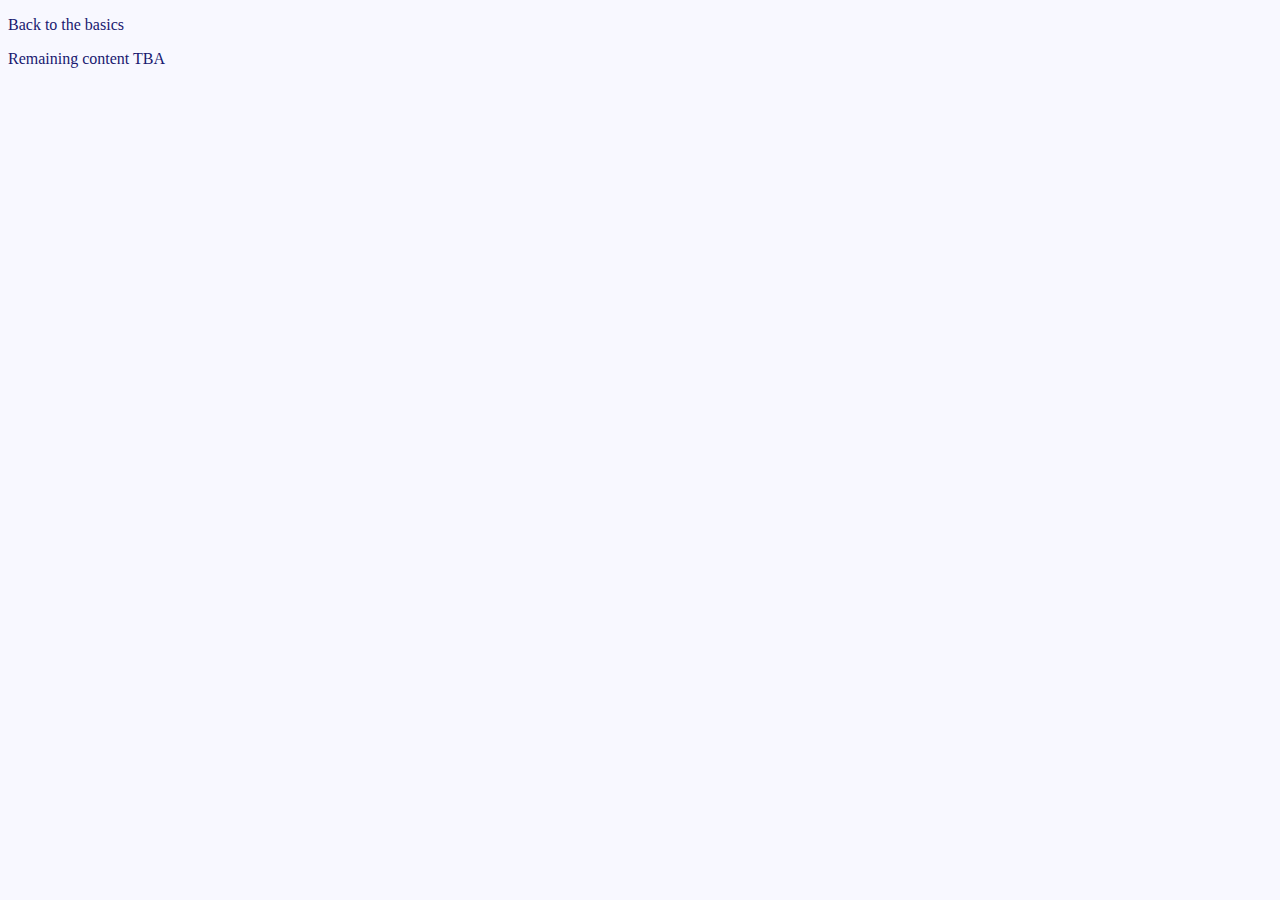
==== commit aa222498: "Basic webpage outline" ====
--- a/index.html
+++ b/index.html
@@ -1,183 +1,13 @@
 <!DOCTYPE HTML>
-<!--
-	Solid State by HTML5 UP
-	html5up.net | @ajlkn
-	Free for personal and commercial use under the CCA 3.0 license (html5up.net/license)
--->
 <html>
 	<head>
-		<title>Solid State by HTML5 UP</title>
-		<meta charset="utf-8" />
-		<meta name="viewport" content="width=device-width, initial-scale=1, user-scalable=no" />
-		<link rel="stylesheet" href="assets/css/main.css" />
-		<noscript><link rel="stylesheet" href="assets/css/noscript.css" /></noscript>
+		<title>Portfolio: Matt Stilling</title>
+		<meta charset="utf-8">
+		<meta name="viewport" content="width=device-width, initial-scale=1">
+		<link rel="stylesheet" href="style.css">
 	</head>
-	<body class="is-preload">
-
-		<!-- Page Wrapper -->
-			<div id="page-wrapper">
-
-				<!-- Header -->
-					<header id="header" class="alt">
-						<h1><a href="index.html">Solid State</a></h1>
-						<nav>
-							<a href="#menu">Menu</a>
-						</nav>
-					</header>
-
-				<!-- Menu -->
-					<nav id="menu">
-						<div class="inner">
-							<h2>Menu</h2>
-							<ul class="links">
-								<li><a href="index.html">Home</a></li>
-								<li><a href="generic.html">Generic</a></li>
-								<li><a href="elements.html">Elements</a></li>
-								<li><a href="#">Log In</a></li>
-								<li><a href="#">Sign Up</a></li>
-							</ul>
-							<a href="#" class="close">Close</a>
-						</div>
-					</nav>
-
-				<!-- Banner -->
-					<section id="banner">
-						<div class="inner">
-							<div class="logo"><span class="icon fa-gem"></span></div>
-							<h2>This is Solid State</h2>
-							<p>Another free + fully responsive site template by <a href="http://html5up.net">HTML5 UP</a></p>
-						</div>
-					</section>
-
-				<!-- Wrapper -->
-					<section id="wrapper">
-
-						<!-- One -->
-							<section id="one" class="wrapper spotlight style1">
-								<div class="inner">
-									<a href="#" class="image"><img src="images/pic01.jpg" alt="" /></a>
-									<div class="content">
-										<h2 class="major">Magna arcu feugiat</h2>
-										<p>Lorem ipsum dolor sit amet, etiam lorem adipiscing elit. Cras turpis ante, nullam sit amet turpis non, sollicitudin posuere urna. Mauris id tellus arcu. Nunc vehicula id nulla dignissim dapibus. Nullam ultrices, neque et faucibus viverra, ex nulla cursus.</p>
-										<a href="#" class="special">Learn more</a>
-									</div>
-								</div>
-							</section>
-
-						<!-- Two -->
-							<section id="two" class="wrapper alt spotlight style2">
-								<div class="inner">
-									<a href="#" class="image"><img src="images/pic02.jpg" alt="" /></a>
-									<div class="content">
-										<h2 class="major">Tempus adipiscing</h2>
-										<p>Lorem ipsum dolor sit amet, etiam lorem adipiscing elit. Cras turpis ante, nullam sit amet turpis non, sollicitudin posuere urna. Mauris id tellus arcu. Nunc vehicula id nulla dignissim dapibus. Nullam ultrices, neque et faucibus viverra, ex nulla cursus.</p>
-										<a href="#" class="special">Learn more</a>
-									</div>
-								</div>
-							</section>
-
-						<!-- Three -->
-							<section id="three" class="wrapper spotlight style3">
-								<div class="inner">
-									<a href="#" class="image"><img src="images/pic03.jpg" alt="" /></a>
-									<div class="content">
-										<h2 class="major">Nullam dignissim</h2>
-										<p>Lorem ipsum dolor sit amet, etiam lorem adipiscing elit. Cras turpis ante, nullam sit amet turpis non, sollicitudin posuere urna. Mauris id tellus arcu. Nunc vehicula id nulla dignissim dapibus. Nullam ultrices, neque et faucibus viverra, ex nulla cursus.</p>
-										<a href="#" class="special">Learn more</a>
-									</div>
-								</div>
-							</section>
-
-						<!-- Four -->
-							<section id="four" class="wrapper alt style1">
-								<div class="inner">
-									<h2 class="major">Vitae phasellus</h2>
-									<p>Cras mattis ante fermentum, malesuada neque vitae, eleifend erat. Phasellus non pulvinar erat. Fusce tincidunt, nisl eget mattis egestas, purus ipsum consequat orci, sit amet lobortis lorem lacus in tellus. Sed ac elementum arcu. Quisque placerat auctor laoreet.</p>
-									<section class="features">
-										<article>
-											<a href="#" class="image"><img src="images/pic04.jpg" alt="" /></a>
-											<h3 class="major">Sed feugiat lorem</h3>
-											<p>Lorem ipsum dolor sit amet, consectetur adipiscing vehicula id nulla dignissim dapibus ultrices.</p>
-											<a href="#" class="special">Learn more</a>
-										</article>
-										<article>
-											<a href="#" class="image"><img src="images/pic05.jpg" alt="" /></a>
-											<h3 class="major">Nisl placerat</h3>
-											<p>Lorem ipsum dolor sit amet, consectetur adipiscing vehicula id nulla dignissim dapibus ultrices.</p>
-											<a href="#" class="special">Learn more</a>
-										</article>
-										<article>
-											<a href="#" class="image"><img src="images/pic06.jpg" alt="" /></a>
-											<h3 class="major">Ante fermentum</h3>
-											<p>Lorem ipsum dolor sit amet, consectetur adipiscing vehicula id nulla dignissim dapibus ultrices.</p>
-											<a href="#" class="special">Learn more</a>
-										</article>
-										<article>
-											<a href="#" class="image"><img src="images/pic07.jpg" alt="" /></a>
-											<h3 class="major">Fusce consequat</h3>
-											<p>Lorem ipsum dolor sit amet, consectetur adipiscing vehicula id nulla dignissim dapibus ultrices.</p>
-											<a href="#" class="special">Learn more</a>
-										</article>
-									</section>
-									<ul class="actions">
-										<li><a href="#" class="button">Browse All</a></li>
-									</ul>
-								</div>
-							</section>
-
-					</section>
-
-				<!-- Footer -->
-					<section id="footer">
-						<div class="inner">
-							<h2 class="major">Get in touch</h2>
-							<p>Cras mattis ante fermentum, malesuada neque vitae, eleifend erat. Phasellus non pulvinar erat. Fusce tincidunt, nisl eget mattis egestas, purus ipsum consequat orci, sit amet lobortis lorem lacus in tellus. Sed ac elementum arcu. Quisque placerat auctor laoreet.</p>
-							<form method="post" action="#">
-								<div class="fields">
-									<div class="field">
-										<label for="name">Name</label>
-										<input type="text" name="name" id="name" />
-									</div>
-									<div class="field">
-										<label for="email">Email</label>
-										<input type="email" name="email" id="email" />
-									</div>
-									<div class="field">
-										<label for="message">Message</label>
-										<textarea name="message" id="message" rows="4"></textarea>
-									</div>
-								</div>
-								<ul class="actions">
-									<li><input type="submit" value="Send Message" /></li>
-								</ul>
-							</form>
-							<ul class="contact">
-								<li class="icon solid fa-home">
-									Untitled Inc<br />
-									1234 Somewhere Road Suite #2894<br />
-									Nashville, TN 00000-0000
-								</li>
-								<li class="icon solid fa-phone">(000) 000-0000</li>
-								<li class="icon solid fa-envelope"><a href="#">information@untitled.tld</a></li>
-								<li class="icon brands fa-twitter"><a href="#">twitter.com/untitled-tld</a></li>
-								<li class="icon brands fa-facebook-f"><a href="#">facebook.com/untitled-tld</a></li>
-								<li class="icon brands fa-instagram"><a href="#">instagram.com/untitled-tld</a></li>
-							</ul>
-							<ul class="copyright">
-								<li>&copy; Untitled Inc. All rights reserved.</li><li>Design: <a href="http://html5up.net">HTML5 UP</a></li>
-							</ul>
-						</div>
-					</section>
-
-			</div>
-
-		<!-- Scripts -->
-			<script src="assets/js/jquery.min.js"></script>
-			<script src="assets/js/jquery.scrollex.min.js"></script>
-			<script src="assets/js/browser.min.js"></script>
-			<script src="assets/js/breakpoints.min.js"></script>
-			<script src="assets/js/util.js"></script>
-			<script src="assets/js/main.js"></script>
-
+	<body>
+		<p>Back to the basics</p>
+		<p>Remaining content TBA</p>
 	</body>
 </html>--- a/style.css
+++ b/style.css
@@ -0,0 +1,7 @@
+body {
+    background-color: ghostwhite;
+
+  }
+p {
+    color: midnightblue;
+}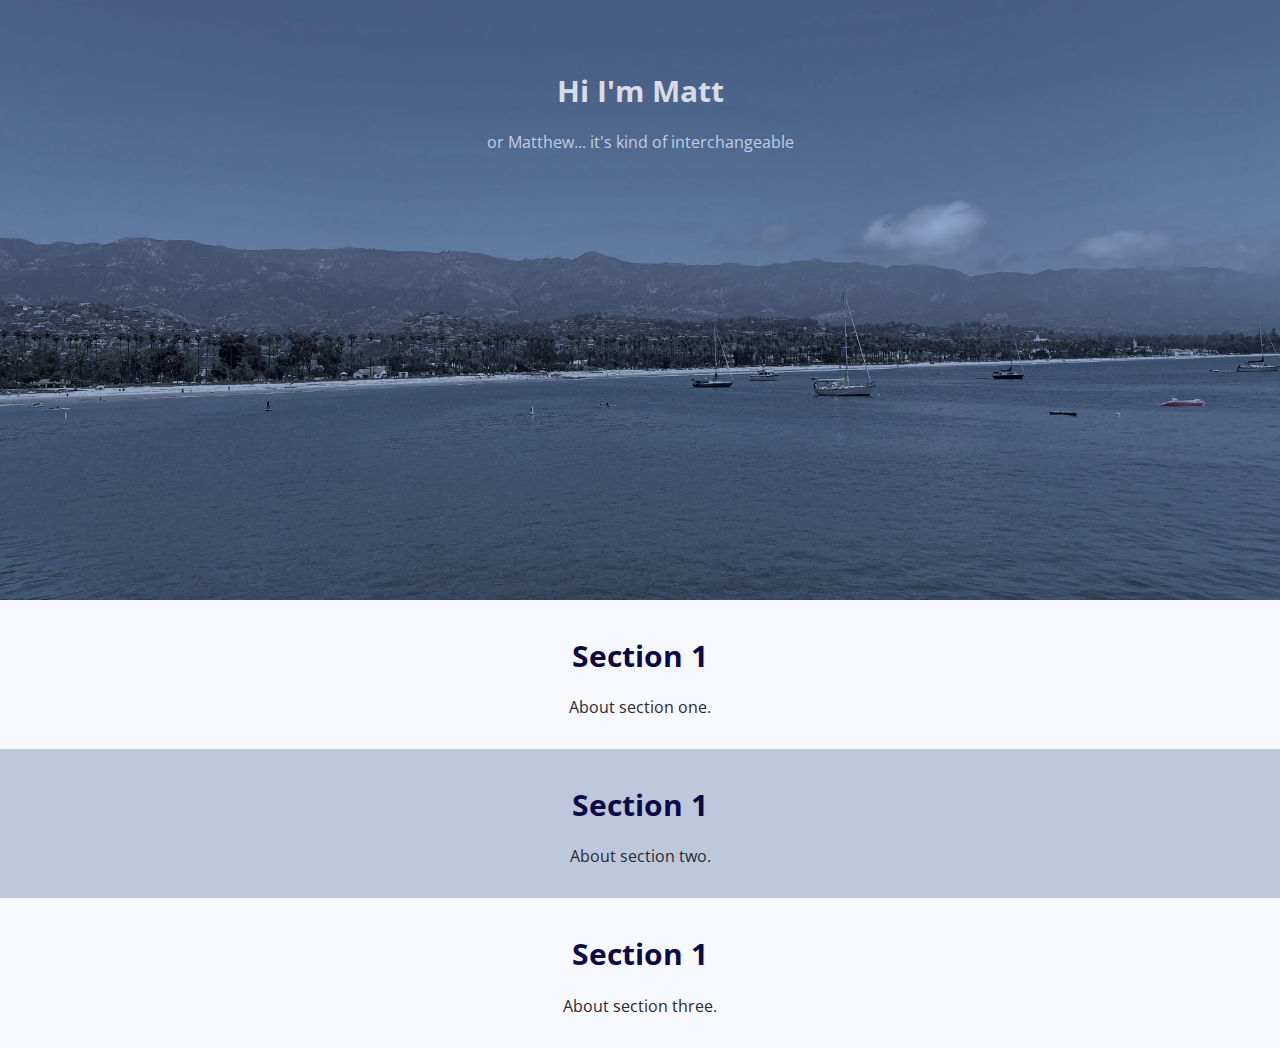
==== commit a28ba846: "Skeleton for portfolio website" ====
--- a/index.html
+++ b/index.html
@@ -7,7 +7,21 @@
 		<link rel="stylesheet" href="style.css">
 	</head>
 	<body>
-		<p>Back to the basics</p>
-		<p>Remaining content TBA</p>
+		<section id="intro">
+			<h1 id="title">Hi I'm Matt</h2>
+			<p id="subtitle">or Matthew... it's kind of interchangeable</p>
+		</section>
+		<section>
+			<h1>Section 1</h1>
+			<p>About section one.</p>
+		</section>
+		<section class="alternate">
+			<h1>Section 1</h1>
+			<p>About section two.</p>
+		</section>
+		<section>
+			<h1>Section 1</h1>
+			<p>About section three.</p>
+		</section>
 	</body>
 </html>--- a/style.css
+++ b/style.css
@@ -1,7 +1,45 @@
+@import url(https://fonts.googleapis.com/css?family=Open+Sans:400,600,700,800);
+
 body {
     background-color: ghostwhite;
+    text-align: center;
+    font-family: 'Open Sans', sans-serif;
+    margin: 0;
+}
 
-  }
+h1 {
+  color: rgb(10, 10, 70);
+  font-size: 30px;
+}
+
 p {
-    color: midnightblue;
+  color: rgb(40, 40, 50);
+}
+
+section {
+  width: 100%;
+  padding-top: 15px;
+  padding-bottom: 15px;
+}
+
+#intro {
+  height: 500px;
+  background-image: url("assets/coast.jpeg");
+  background-position-y: 50%;
+  background-size: 100%;
+  background-color: rgb(190, 200, 220);
+  padding-top: 50px;
+  padding-bottom: 50px;
+}
+
+#title {
+  color: rgb(215, 220, 230);
+}
+
+#subtitle {
+  color: rgb(195, 205, 225);
+}
+
+.alternate {
+  background-color: rgb(190, 200, 220);
 }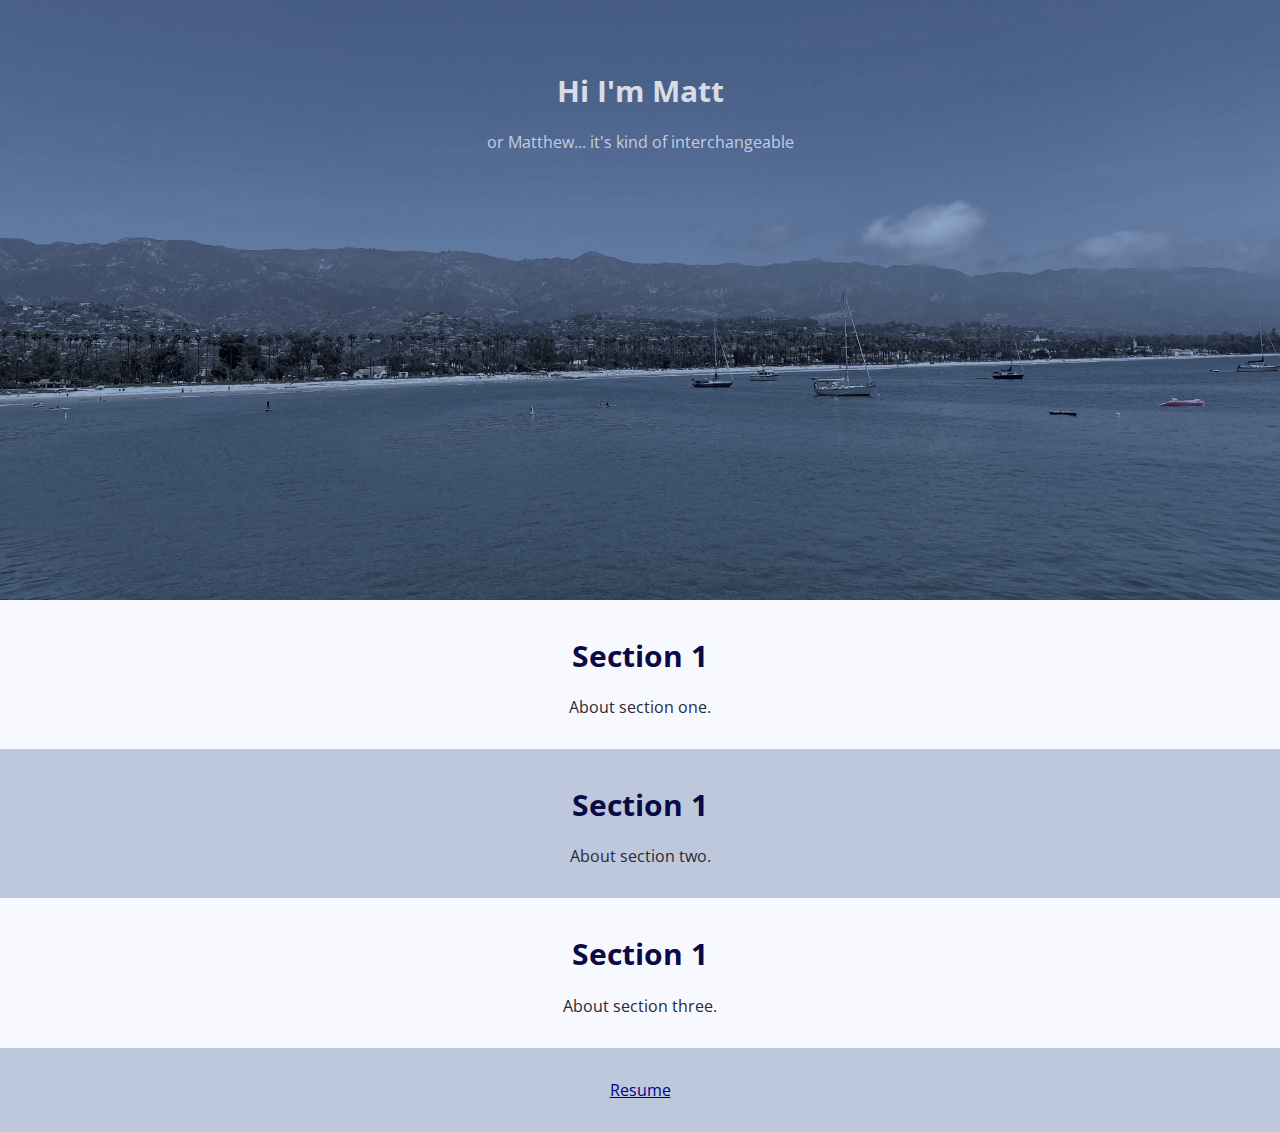
==== commit 92fac2c3: "Added footer to webpage" ====
--- a/index.html
+++ b/index.html
@@ -23,5 +23,8 @@
 			<h1>Section 1</h1>
 			<p>About section three.</p>
 		</section>
+		<section class="alternate">
+			<p><a href="Matthew-Stilling-Resume.pdf" target="_blank">Resume</a></p>
+		</section>
 	</body>
 </html>--- a/style.css
+++ b/style.css
@@ -16,6 +16,10 @@
   color: rgb(40, 40, 50);
 }
 
+a:link {
+  color: darkblue;
+}
+
 section {
   width: 100%;
   padding-top: 15px;
@@ -27,6 +31,7 @@
   background-image: url("assets/coast.jpeg");
   background-position-y: 50%;
   background-size: 100%;
+  background-repeat: no-repeat;
   background-color: rgb(190, 200, 220);
   padding-top: 50px;
   padding-bottom: 50px;
